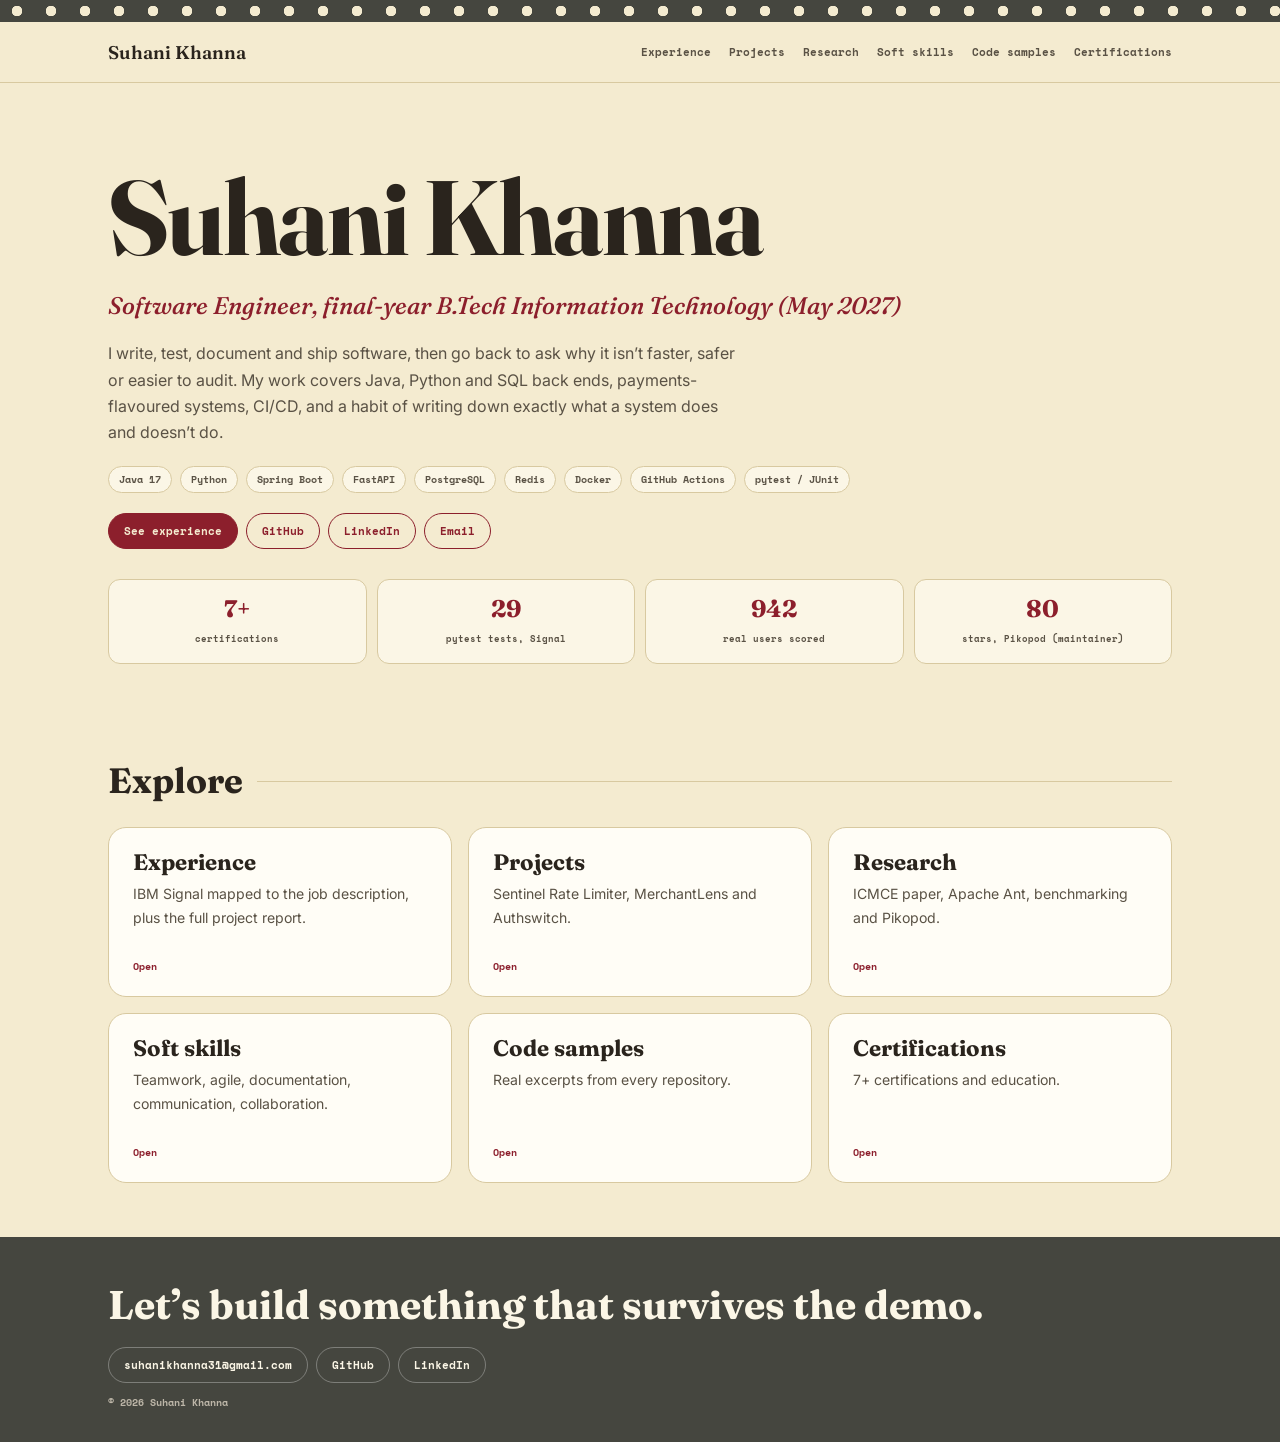
==== index.html @ d07ae077 "Add files via upload" ====
<!doctype html><html lang="en"><head><meta charset="utf-8"><meta name="viewport" content="width=device-width, initial-scale=1, viewport-fit=cover"><title>Portfolio — Suhani Khanna</title><link rel="preconnect" href="https://fonts.googleapis.com"><link rel="preconnect" href="https://fonts.gstatic.com" crossorigin><link href="https://fonts.googleapis.com/css2?family=Fraunces:ital,opsz,wght@0,9..144,500;0,9..144,600;0,9..144,700;1,9..144,500&family=Inter:wght@400;500;600;700&family=Space+Mono:wght@400;700&display=swap" rel="stylesheet"><link rel="stylesheet" href="styles.css"></head><body><div class="film"></div><nav><div class="wrap nav"><a class="brand" href="index.html">Suhani Khanna</a><div class="links"><a href="experience.html">Experience</a><a href="projects.html">Projects</a><a href="research.html">Research</a><a href="soft-skills.html">Soft skills</a><a href="code.html">Code samples</a><a href="certifications.html">Certifications</a></div></div></nav><header class="hero" id="top"><div class="wrap">
<h1>Suhani Khanna</h1>
<p class="role">Software Engineer, final-year B.Tech Information Technology (May 2027)</p>
<p class="lede">I write, test, document and ship software, then go back to ask why it isn’t faster, safer or easier to audit. My work covers Java, Python and SQL back ends, payments-flavoured systems, CI/CD, and a habit of writing down exactly what a system does and doesn’t do.</p>
<div class="chips"><span class="chip">Java 17</span><span class="chip">Python</span><span class="chip">Spring Boot</span><span class="chip">FastAPI</span><span class="chip">PostgreSQL</span><span class="chip">Redis</span><span class="chip">Docker</span><span class="chip">GitHub Actions</span><span class="chip">pytest / JUnit</span></div>
<div class="btns"><a class="btn f" href="#experience">See experience</a><a class="btn" href="https://github.com/suhanikhanna31/">GitHub</a><a class="btn" href="https://www.linkedin.com/in/suhaani-khanna/">LinkedIn</a><a class="btn" href="mailto:suhanikhanna31@gmail.com">Email</a></div>
<div class="stats"><div><b>7+</b><span>certifications</span></div><div><b>29</b><span>pytest tests, Signal</span></div><div><b>942</b><span>real users scored</span></div><div><b>80</b><span>stars, Pikopod (maintainer)</span></div></div>
</div></header><section><div class="wrap"><div class="sh"><h2>Explore</h2></div><div class="portal"><a class="pcard" href="experience.html"><div><h3>Experience</h3><p>IBM Signal mapped to the job description, plus the full project report.</p></div><span>Open</span></a><a class="pcard" href="projects.html"><div><h3>Projects</h3><p>Sentinel Rate Limiter, MerchantLens and Authswitch.</p></div><span>Open</span></a><a class="pcard" href="research.html"><div><h3>Research</h3><p>ICMCE paper, Apache Ant, benchmarking and Pikopod.</p></div><span>Open</span></a><a class="pcard" href="soft-skills.html"><div><h3>Soft skills</h3><p>Teamwork, agile, documentation, communication, collaboration.</p></div><span>Open</span></a><a class="pcard" href="code.html"><div><h3>Code samples</h3><p>Real excerpts from every repository.</p></div><span>Open</span></a><a class="pcard" href="certifications.html"><div><h3>Certifications</h3><p>7+ certifications and education.</p></div><span>Open</span></a></div></div></section><div class="wrap"></div><footer id="contact"><div class="wrap"><h2>Let’s build something that survives the demo.</h2>
<div class="btns"><a class="btn" href="mailto:suhanikhanna31@gmail.com">suhanikhanna31@gmail.com</a><a class="btn" href="https://github.com/suhanikhanna31/">GitHub</a><a class="btn" href="https://www.linkedin.com/in/suhaani-khanna/">LinkedIn</a></div>
<p class="stamp" style="color:#bdb6a8">© 2026 Suhani Khanna</p></div></footer></body></html>
---- styles.css ----
:root{--bg:#F4EBD0;--bg2:#FBF6E6;--paper:#FFFDF6;--ink:#2A241D;--soft:#5A5245;--maroon:#8C1F2C;--deep:#45463F;--line:#D8C9A0;--blush:#E9BFC6;--on-deep:#FBF6E6;--code:#25231f;box-sizing:border-box;padding-top:env(safe-area-inset-top,0px);padding-bottom:env(safe-area-inset-bottom,0px);color-scheme:light}
@media(prefers-color-scheme:dark){:root:not([data-theme="light"]){--bg:#1d1a16;--bg2:#26221d;--paper:#2b2620;--ink:#f1e9d6;--soft:#c0b69f;--maroon:#e58a96;--deep:#12110f;--line:#4a4236;--blush:#e9bfc6;--on-deep:#f1e9d6;color-scheme:dark}}
:root[data-theme="dark"]{--bg:#1d1a16;--bg2:#26221d;--paper:#2b2620;--ink:#f1e9d6;--soft:#c0b69f;--maroon:#e58a96;--deep:#12110f;--line:#4a4236;--blush:#e9bfc6;--on-deep:#f1e9d6;color-scheme:dark}
*{box-sizing:border-box}html{scroll-behavior:smooth;scroll-padding-top:calc(72px + env(safe-area-inset-top,0px))}
body{margin:0;background:var(--bg);color:var(--ink);font:400 1rem/1.65 Inter,system-ui,sans-serif;-webkit-font-smoothing:antialiased}
a{color:inherit}a:focus-visible,button:focus-visible{outline:2px solid var(--maroon);outline-offset:3px}
.wrap{max-width:1120px;margin:auto;padding:0 28px}
.film{height:22px;background:radial-gradient(circle 5px,var(--bg) 5px,transparent 5.5px) 0 50%/34px 100%,var(--deep);background-repeat:repeat-x}
nav{position:sticky;top:env(safe-area-inset-top,0px);z-index:20;background:var(--bg);border-bottom:1px solid var(--line)}
body::before{content:"";position:fixed;inset:0 0 auto;height:env(safe-area-inset-top,0px);background:var(--bg);z-index:19}
.nav{display:flex;align-items:center;justify-content:space-between;height:60px;gap:16px}
.brand{font:600 1.15rem Fraunces,serif;text-decoration:none}
.links{display:flex;gap:18px;font:700 .68rem 'Space Mono',monospace;overflow-x:auto}.links a{text-decoration:none;color:var(--soft);white-space:nowrap;padding:4px 0;border-bottom:1px solid transparent}.links a:hover{color:var(--maroon);border-color:var(--maroon)}
h1,h2,h3{font-family:Fraunces,serif;line-height:1.1;margin:0}
.hero{padding:76px 0 44px}.hero h1{font-size:clamp(3.2rem,9vw,6.6rem);font-weight:700;letter-spacing:-.02em}
.role{font:500 italic clamp(1.1rem,2.4vw,1.5rem) Fraunces,serif;color:var(--maroon);margin:16px 0 0}
.lede{max-width:64ch;color:var(--soft);margin:20px 0 0}
.chips,.btns{display:flex;flex-wrap:wrap;gap:8px;margin-top:20px}
.chip{font:700 .62rem 'Space Mono',monospace;padding:5px 10px;border:1px solid var(--line);border-radius:100px;background:var(--bg2);color:var(--soft)}
.btn{font:700 .66rem 'Space Mono',monospace;padding:9px 15px;border:1px solid var(--maroon);border-radius:100px;color:var(--maroon);text-decoration:none;background:transparent;cursor:pointer}
.btn:hover,.btn.f{background:var(--maroon);color:var(--bg)}
.stats{display:grid;grid-template-columns:repeat(4,1fr);gap:10px;margin-top:30px}
.stats div{background:var(--bg2);border:1px solid var(--line);border-radius:12px;padding:14px 10px;text-align:center}
.stats b{display:block;font:700 1.5rem Fraunces,serif;color:var(--maroon)}.stats span{font:700 .58rem 'Space Mono',monospace;color:var(--soft)}
section{padding:54px 0}
.sh{display:flex;align-items:center;gap:14px;margin-bottom:26px}.sh h2{font-size:clamp(1.6rem,3.4vw,2.2rem);white-space:nowrap}.sh:after{content:"";flex:1;height:1px;background:var(--line)}
.card{background:var(--paper);border:1px solid var(--line);border-radius:18px;padding:30px 32px;margin-bottom:24px}
.card h3{font-size:1.55rem}.sub{font:italic 500 .98rem Fraunces,serif;color:var(--soft);margin:6px 0 0}
.meta{font:700 .64rem 'Space Mono',monospace;color:var(--maroon);margin-bottom:8px}
.card p{max-width:78ch;color:var(--soft);font-size:.94rem}
.map{display:grid;grid-template-columns:repeat(2,1fr);gap:12px;margin:22px 0}
.map div{border-left:3px solid var(--maroon);background:var(--bg2);padding:12px 15px;border-radius:0 10px 10px 0}
.map b{display:block;font:600 1rem Fraunces,serif;margin-bottom:3px}.map span{font-size:.85rem;color:var(--soft);line-height:1.55;display:block}
.grid2{display:grid;grid-template-columns:repeat(2,1fr);gap:18px}.grid3{display:grid;grid-template-columns:repeat(3,1fr);gap:18px}
.card.s{padding:22px 24px;margin:0}.card.s h3{font-size:1.25rem}
.soft h3{font-size:1.15rem;margin-bottom:6px}.soft p{font-size:.88rem;margin:0}
.tl{border-left:2px solid var(--line);padding-left:18px}.tl h3{font-size:1.1rem}
.stamp{font:700 .6rem 'Space Mono',monospace;color:var(--soft);margin-top:12px}
.viewer{border-radius:14px;overflow:hidden;background:var(--code);color:#eee8da}
.tabs{display:flex;flex-wrap:wrap;gap:6px;margin-bottom:10px}
.tab{cursor:pointer;font:700 .64rem 'Space Mono',monospace;border:1px solid var(--line);background:var(--paper);color:var(--soft);border-radius:100px;padding:8px 13px}.tab[aria-selected=true],.tab:hover{border-color:var(--maroon);color:var(--maroon)}
.bar{display:flex;justify-content:space-between;align-items:center;gap:10px;padding:8px 12px;border-bottom:1px solid #4d4a44;font:700 .62rem 'Space Mono',monospace;color:#bdb6a8;flex-wrap:wrap}
.bar select,.bar button{font:700 .62rem 'Space Mono',monospace;background:#3a3833;color:#eee8da;border:1px solid #6c6a62;border-radius:7px;padding:5px 8px;max-width:100%}
pre{margin:0;padding:16px 18px;overflow:auto;max-height:440px}pre code{font:500 .7rem/1.6 'Space Mono',monospace;white-space:pre}
footer{background:var(--deep);color:var(--on-deep);padding:46px 0 24px}
footer h2{font-size:clamp(1.8rem,4vw,2.5rem)}footer .btn{color:var(--on-deep);border-color:rgba(255,255,255,.3)}footer .btn:hover{background:var(--maroon);color:var(--bg)}
@media(max-width:820px){.wrap{padding:0 20px}.links{display:none}.stats,.grid2,.grid3,.map{grid-template-columns:1fr 1fr}.grid2,.grid3,.map{grid-template-columns:1fr}.card{padding:24px 20px}.sh h2{white-space:normal}}
@media(prefers-reduced-motion:reduce){html{scroll-behavior:auto}}

.portal{display:grid;grid-template-columns:repeat(3,1fr);gap:16px}
.pcard{display:flex;flex-direction:column;justify-content:space-between;min-height:170px;text-decoration:none;background:var(--paper);border:1px solid var(--line);border-radius:18px;padding:22px 24px}
.pcard:hover{border-color:var(--maroon)}.pcard h3{font-size:1.4rem}.pcard p{margin:8px 0 14px;color:var(--soft);font-size:.88rem}
.pcard span{font:700 .64rem 'Space Mono',monospace;color:var(--maroon)}
.back{display:inline-block;margin:28px 0 0;font:700 .66rem 'Space Mono',monospace;color:var(--maroon);text-decoration:none}
.links a.on{color:var(--maroon);border-color:var(--maroon)}
@media(max-width:820px){.portal{grid-template-columns:1fr}.links{display:flex}}
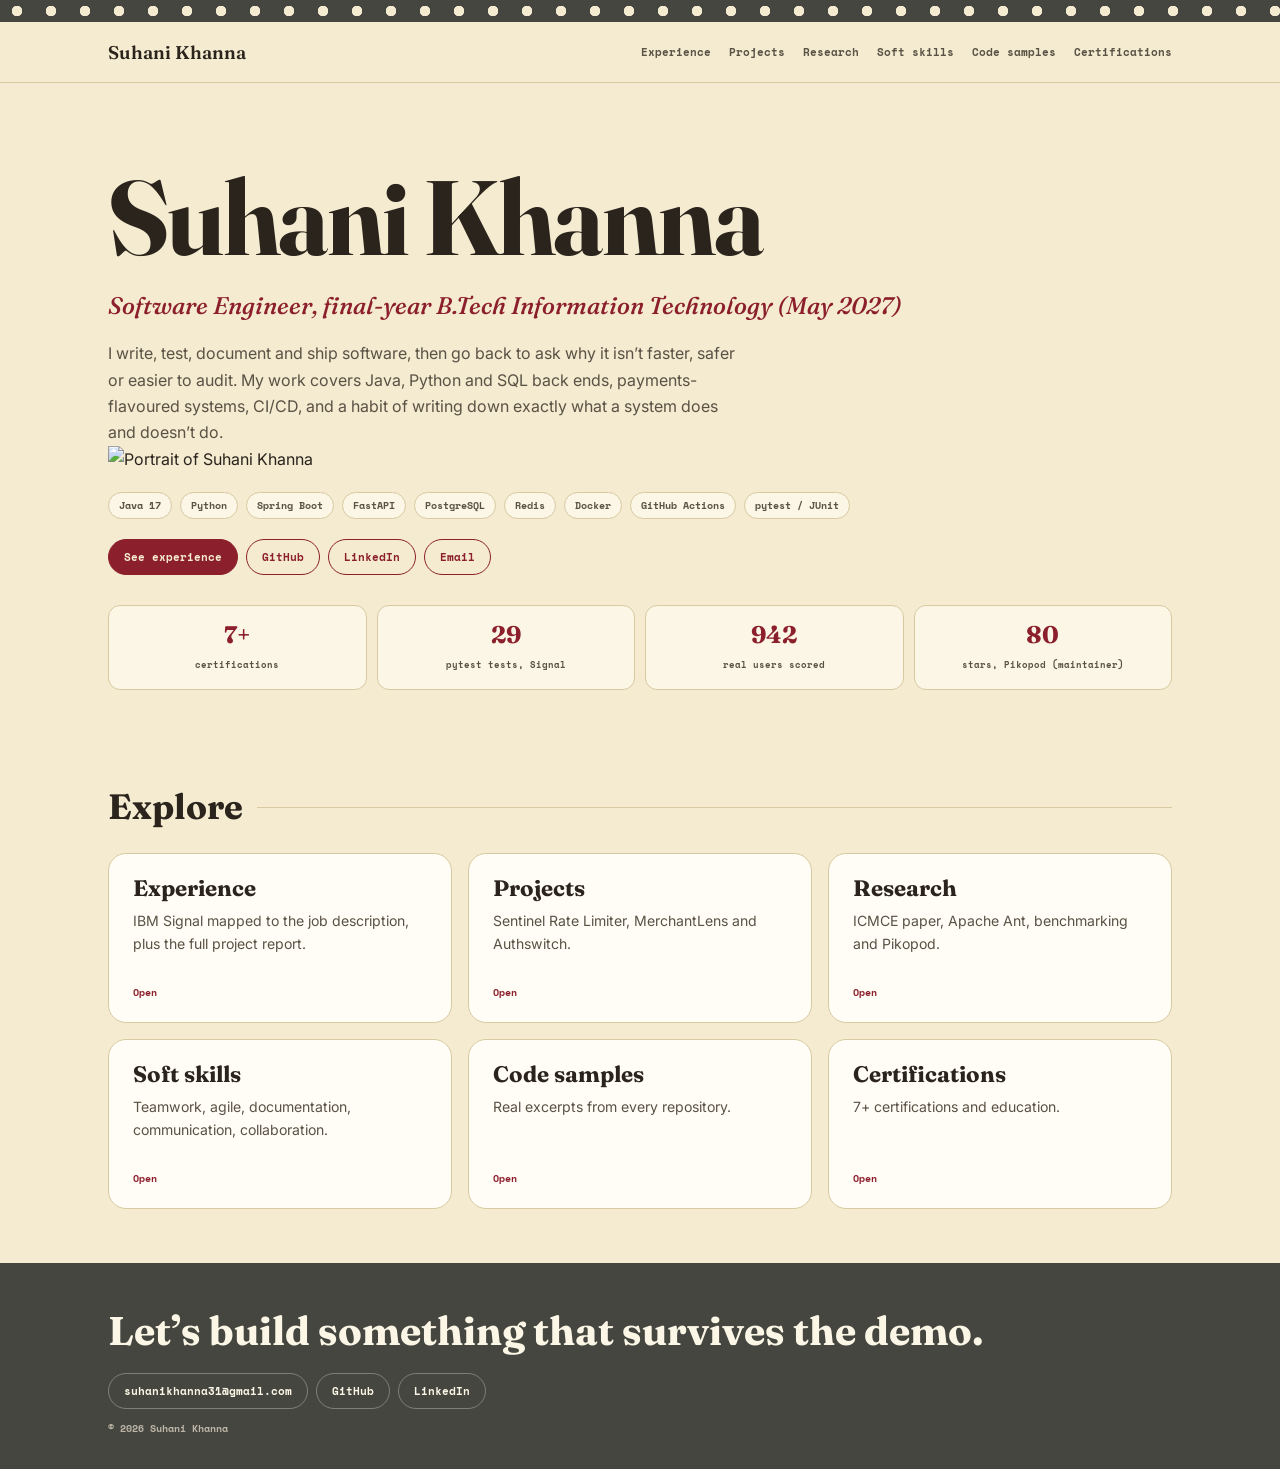
==== commit 53a334ce: "Refactor index.html structure and content" ====
--- a/index.html
+++ b/index.html
@@ -1,10 +1,72 @@
-<!doctype html><html lang="en"><head><meta charset="utf-8"><meta name="viewport" content="width=device-width, initial-scale=1, viewport-fit=cover"><title>Portfolio — Suhani Khanna</title><link rel="preconnect" href="https://fonts.googleapis.com"><link rel="preconnect" href="https://fonts.gstatic.com" crossorigin><link href="https://fonts.googleapis.com/css2?family=Fraunces:ital,opsz,wght@0,9..144,500;0,9..144,600;0,9..144,700;1,9..144,500&family=Inter:wght@400;500;600;700&family=Space+Mono:wght@400;700&display=swap" rel="stylesheet"><link rel="stylesheet" href="styles.css"></head><body><div class="film"></div><nav><div class="wrap nav"><a class="brand" href="index.html">Suhani Khanna</a><div class="links"><a href="experience.html">Experience</a><a href="projects.html">Projects</a><a href="research.html">Research</a><a href="soft-skills.html">Soft skills</a><a href="code.html">Code samples</a><a href="certifications.html">Certifications</a></div></div></nav><header class="hero" id="top"><div class="wrap">
-<h1>Suhani Khanna</h1>
-<p class="role">Software Engineer, final-year B.Tech Information Technology (May 2027)</p>
-<p class="lede">I write, test, document and ship software, then go back to ask why it isn’t faster, safer or easier to audit. My work covers Java, Python and SQL back ends, payments-flavoured systems, CI/CD, and a habit of writing down exactly what a system does and doesn’t do.</p>
-<div class="chips"><span class="chip">Java 17</span><span class="chip">Python</span><span class="chip">Spring Boot</span><span class="chip">FastAPI</span><span class="chip">PostgreSQL</span><span class="chip">Redis</span><span class="chip">Docker</span><span class="chip">GitHub Actions</span><span class="chip">pytest / JUnit</span></div>
-<div class="btns"><a class="btn f" href="#experience">See experience</a><a class="btn" href="https://github.com/suhanikhanna31/">GitHub</a><a class="btn" href="https://www.linkedin.com/in/suhaani-khanna/">LinkedIn</a><a class="btn" href="mailto:suhanikhanna31@gmail.com">Email</a></div>
-<div class="stats"><div><b>7+</b><span>certifications</span></div><div><b>29</b><span>pytest tests, Signal</span></div><div><b>942</b><span>real users scored</span></div><div><b>80</b><span>stars, Pikopod (maintainer)</span></div></div>
-</div></header><section><div class="wrap"><div class="sh"><h2>Explore</h2></div><div class="portal"><a class="pcard" href="experience.html"><div><h3>Experience</h3><p>IBM Signal mapped to the job description, plus the full project report.</p></div><span>Open</span></a><a class="pcard" href="projects.html"><div><h3>Projects</h3><p>Sentinel Rate Limiter, MerchantLens and Authswitch.</p></div><span>Open</span></a><a class="pcard" href="research.html"><div><h3>Research</h3><p>ICMCE paper, Apache Ant, benchmarking and Pikopod.</p></div><span>Open</span></a><a class="pcard" href="soft-skills.html"><div><h3>Soft skills</h3><p>Teamwork, agile, documentation, communication, collaboration.</p></div><span>Open</span></a><a class="pcard" href="code.html"><div><h3>Code samples</h3><p>Real excerpts from every repository.</p></div><span>Open</span></a><a class="pcard" href="certifications.html"><div><h3>Certifications</h3><p>7+ certifications and education.</p></div><span>Open</span></a></div></div></section><div class="wrap"></div><footer id="contact"><div class="wrap"><h2>Let’s build something that survives the demo.</h2>
-<div class="btns"><a class="btn" href="mailto:suhanikhanna31@gmail.com">suhanikhanna31@gmail.com</a><a class="btn" href="https://github.com/suhanikhanna31/">GitHub</a><a class="btn" href="https://www.linkedin.com/in/suhaani-khanna/">LinkedIn</a></div>
-<p class="stamp" style="color:#bdb6a8">© 2026 Suhani Khanna</p></div></footer></body></html>+<!doctype html>
+<html lang="en">
+<head>
+<meta charset="utf-8">
+<meta name="viewport" content="width=device-width, initial-scale=1, viewport-fit=cover">
+<title>Portfolio — Suhani Khanna</title>
+<link rel="preconnect" href="https://fonts.googleapis.com">
+<link rel="preconnect" href="https://fonts.gstatic.com" crossorigin>
+<link href="https://fonts.googleapis.com/css2?family=Fraunces:ital,opsz,wght@0,9..144,500;0,9..144,600;0,9..144,700;1,9..144,500&family=Inter:wght@400;500;600;700&family=Space+Mono:wght@400;700&display=swap" rel="stylesheet">
+<link rel="stylesheet" href="styles.css">
+</head>
+<body>
+<div class="film"></div>
+<nav><div class="wrap nav">
+  <a class="brand" href="index.html">Suhani Khanna</a>
+  <div class="links">
+    <a href="experience.html">Experience</a>
+    <a href="projects.html">Projects</a>
+    <a href="research.html">Research</a>
+    <a href="soft-skills.html">Soft skills</a>
+    <a href="code.html">Code samples</a>
+    <a href="certifications.html">Certifications</a>
+  </div>
+</div></nav>
+
+<header class="hero" id="top"><div class="wrap">
+  <div class="hero-top">
+    <div>
+      <h1>Suhani Khanna</h1>
+      <p class="role">Software Engineer, final-year B.Tech Information Technology (May 2027)</p>
+      <p class="lede">I write, test, document and ship software, then go back to ask why it isn’t faster, safer or easier to audit. My work covers Java, Python and SQL back ends, payments-flavoured systems, CI/CD, and a habit of writing down exactly what a system does and doesn’t do.</p>
+    </div>
+    <img class="photo" src="photo.jpg" alt="Portrait of Suhani Khanna" width="230" height="280">
+  </div>
+  <div class="chips"><span class="chip">Java 17</span><span class="chip">Python</span><span class="chip">Spring Boot</span><span class="chip">FastAPI</span><span class="chip">PostgreSQL</span><span class="chip">Redis</span><span class="chip">Docker</span><span class="chip">GitHub Actions</span><span class="chip">pytest / JUnit</span></div>
+  <div class="btns">
+    <a class="btn f" href="experience.html">See experience</a>
+    <a class="btn" href="https://github.com/suhanikhanna31/">GitHub</a>
+    <a class="btn" href="https://www.linkedin.com/in/suhaani-khanna/">LinkedIn</a>
+    <a class="btn" href="mailto:suhanikhanna31@gmail.com">Email</a>
+  </div>
+  <div class="stats">
+    <div><b>7+</b><span>certifications</span></div>
+    <div><b>29</b><span>pytest tests, Signal</span></div>
+    <div><b>942</b><span>real users scored</span></div>
+    <div><b>80</b><span>stars, Pikopod (maintainer)</span></div>
+  </div>
+</div></header>
+
+<section><div class="wrap">
+  <div class="sh"><h2>Explore</h2></div>
+  <div class="portal">
+    <a class="pcard" href="experience.html"><div><h3>Experience</h3><p>IBM Signal mapped to the job description, plus the full project report.</p></div><span>Open</span></a>
+    <a class="pcard" href="projects.html"><div><h3>Projects</h3><p>Sentinel Rate Limiter, MerchantLens and Authswitch.</p></div><span>Open</span></a>
+    <a class="pcard" href="research.html"><div><h3>Research</h3><p>ICMCE paper, Apache Ant, benchmarking and Pikopod.</p></div><span>Open</span></a>
+    <a class="pcard" href="soft-skills.html"><div><h3>Soft skills</h3><p>Teamwork, agile, documentation, communication, collaboration.</p></div><span>Open</span></a>
+    <a class="pcard" href="code.html"><div><h3>Code samples</h3><p>Real excerpts from every repository.</p></div><span>Open</span></a>
+    <a class="pcard" href="certifications.html"><div><h3>Certifications</h3><p>7+ certifications and education.</p></div><span>Open</span></a>
+  </div>
+</div></section>
+
+<footer id="contact"><div class="wrap">
+  <h2>Let’s build something that survives the demo.</h2>
+  <div class="btns">
+    <a class="btn" href="mailto:suhanikhanna31@gmail.com">suhanikhanna31@gmail.com</a>
+    <a class="btn" href="https://github.com/suhanikhanna31/">GitHub</a>
+    <a class="btn" href="https://www.linkedin.com/in/suhaani-khanna/">LinkedIn</a>
+  </div>
+  <p class="stamp" style="color:#bdb6a8">© 2026 Suhani Khanna</p>
+</div></footer>
+</body>
+</html>
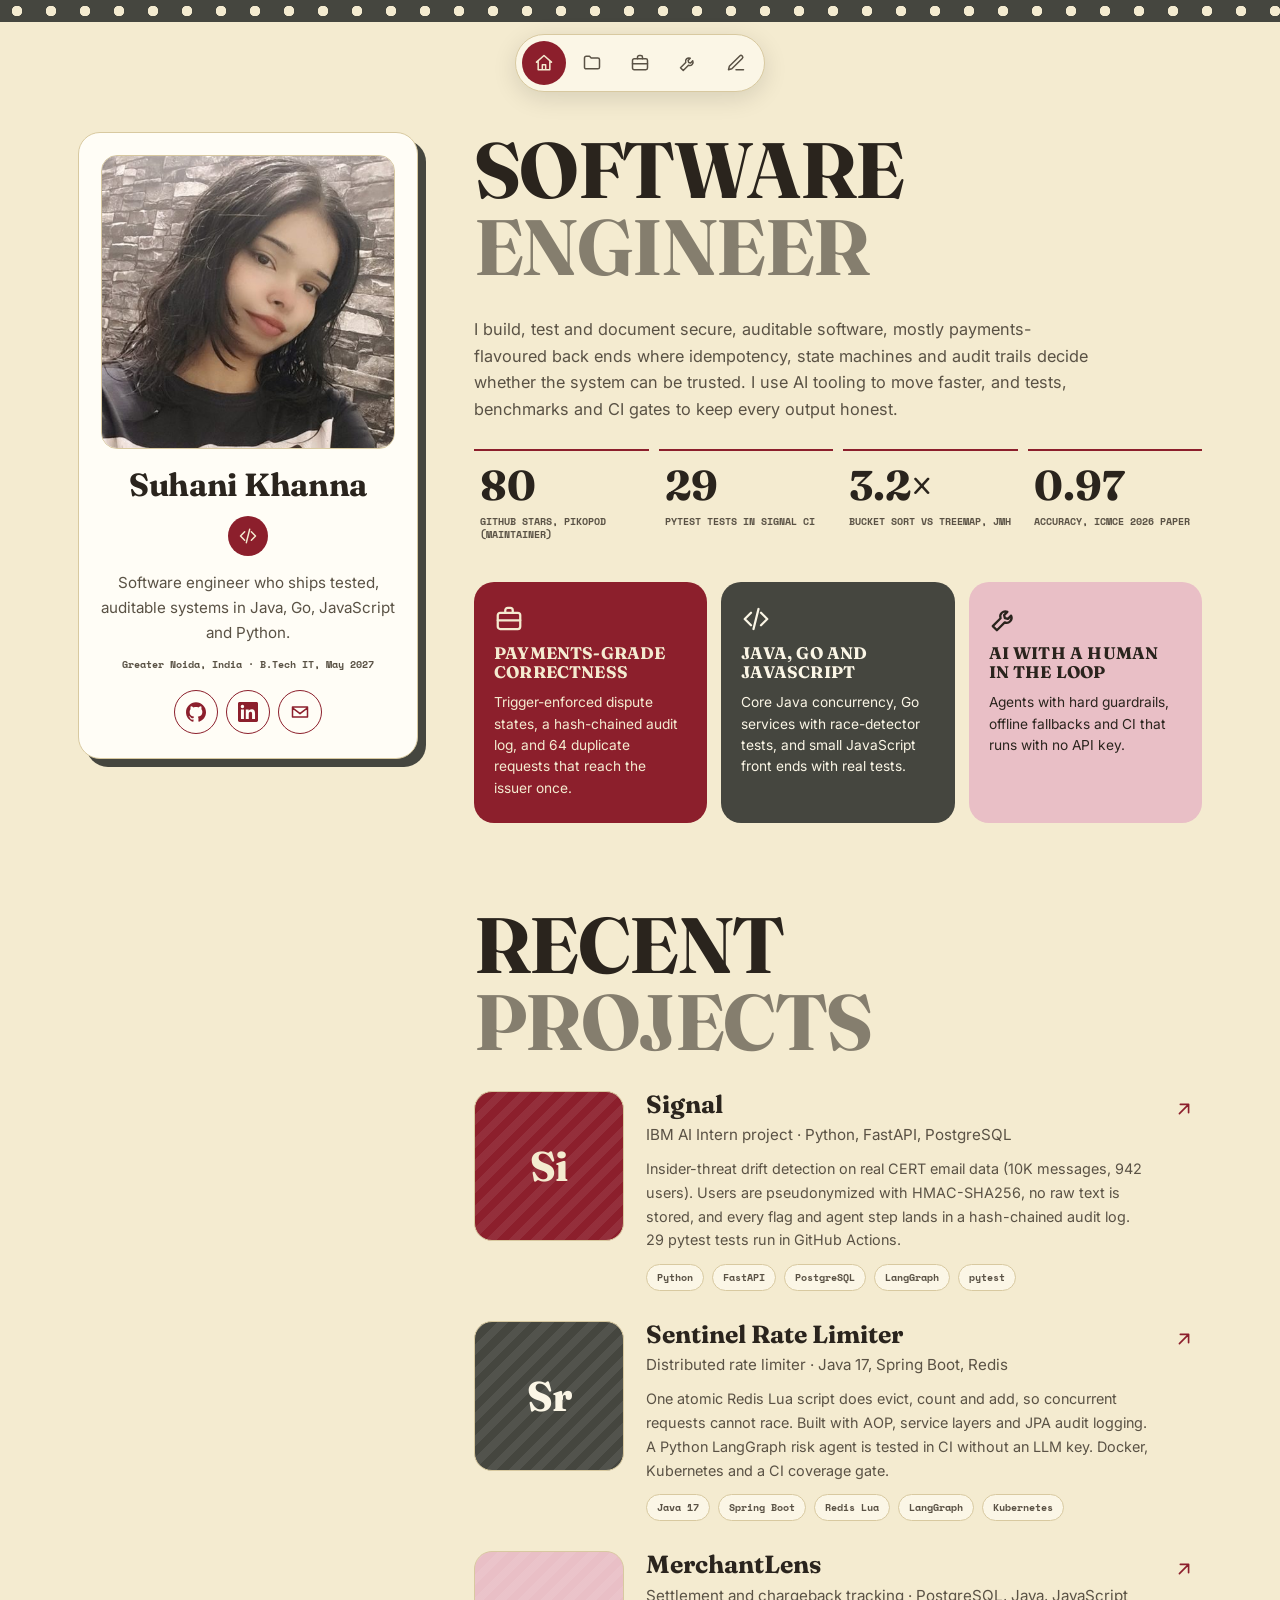
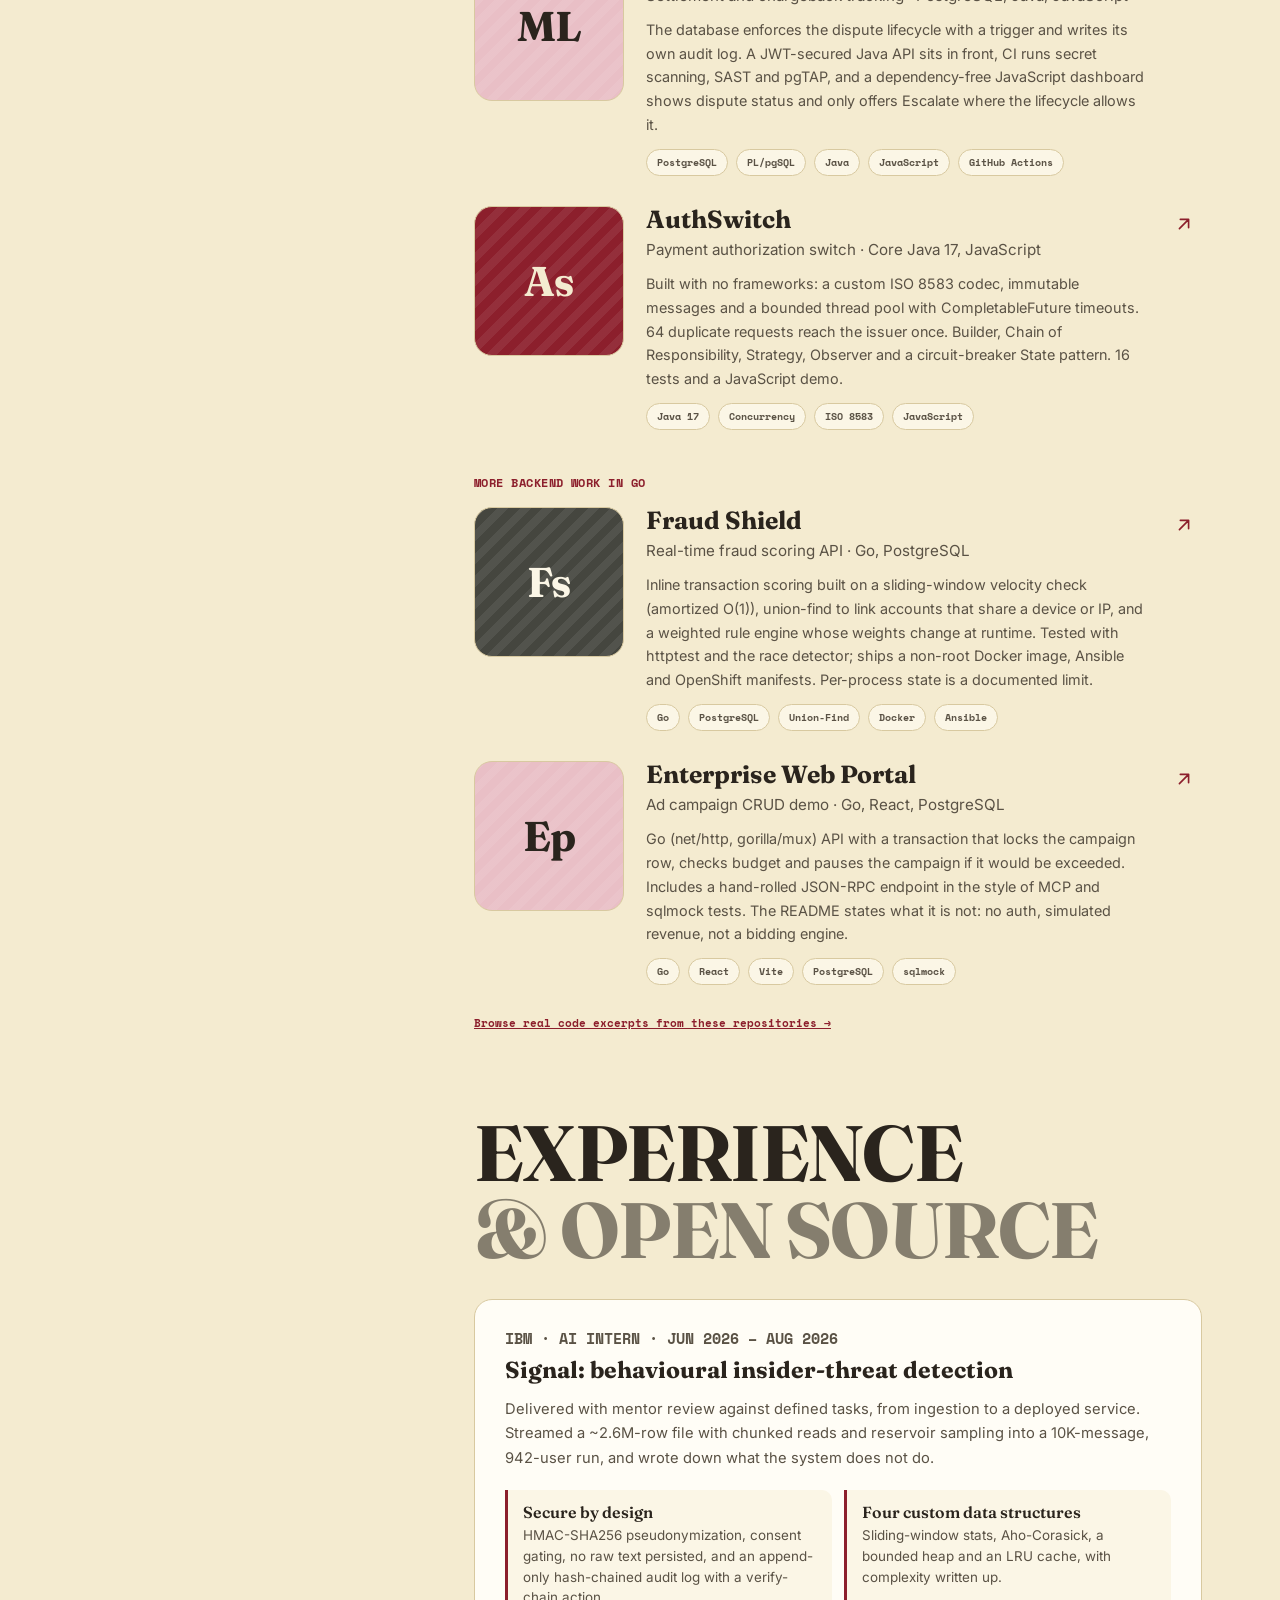
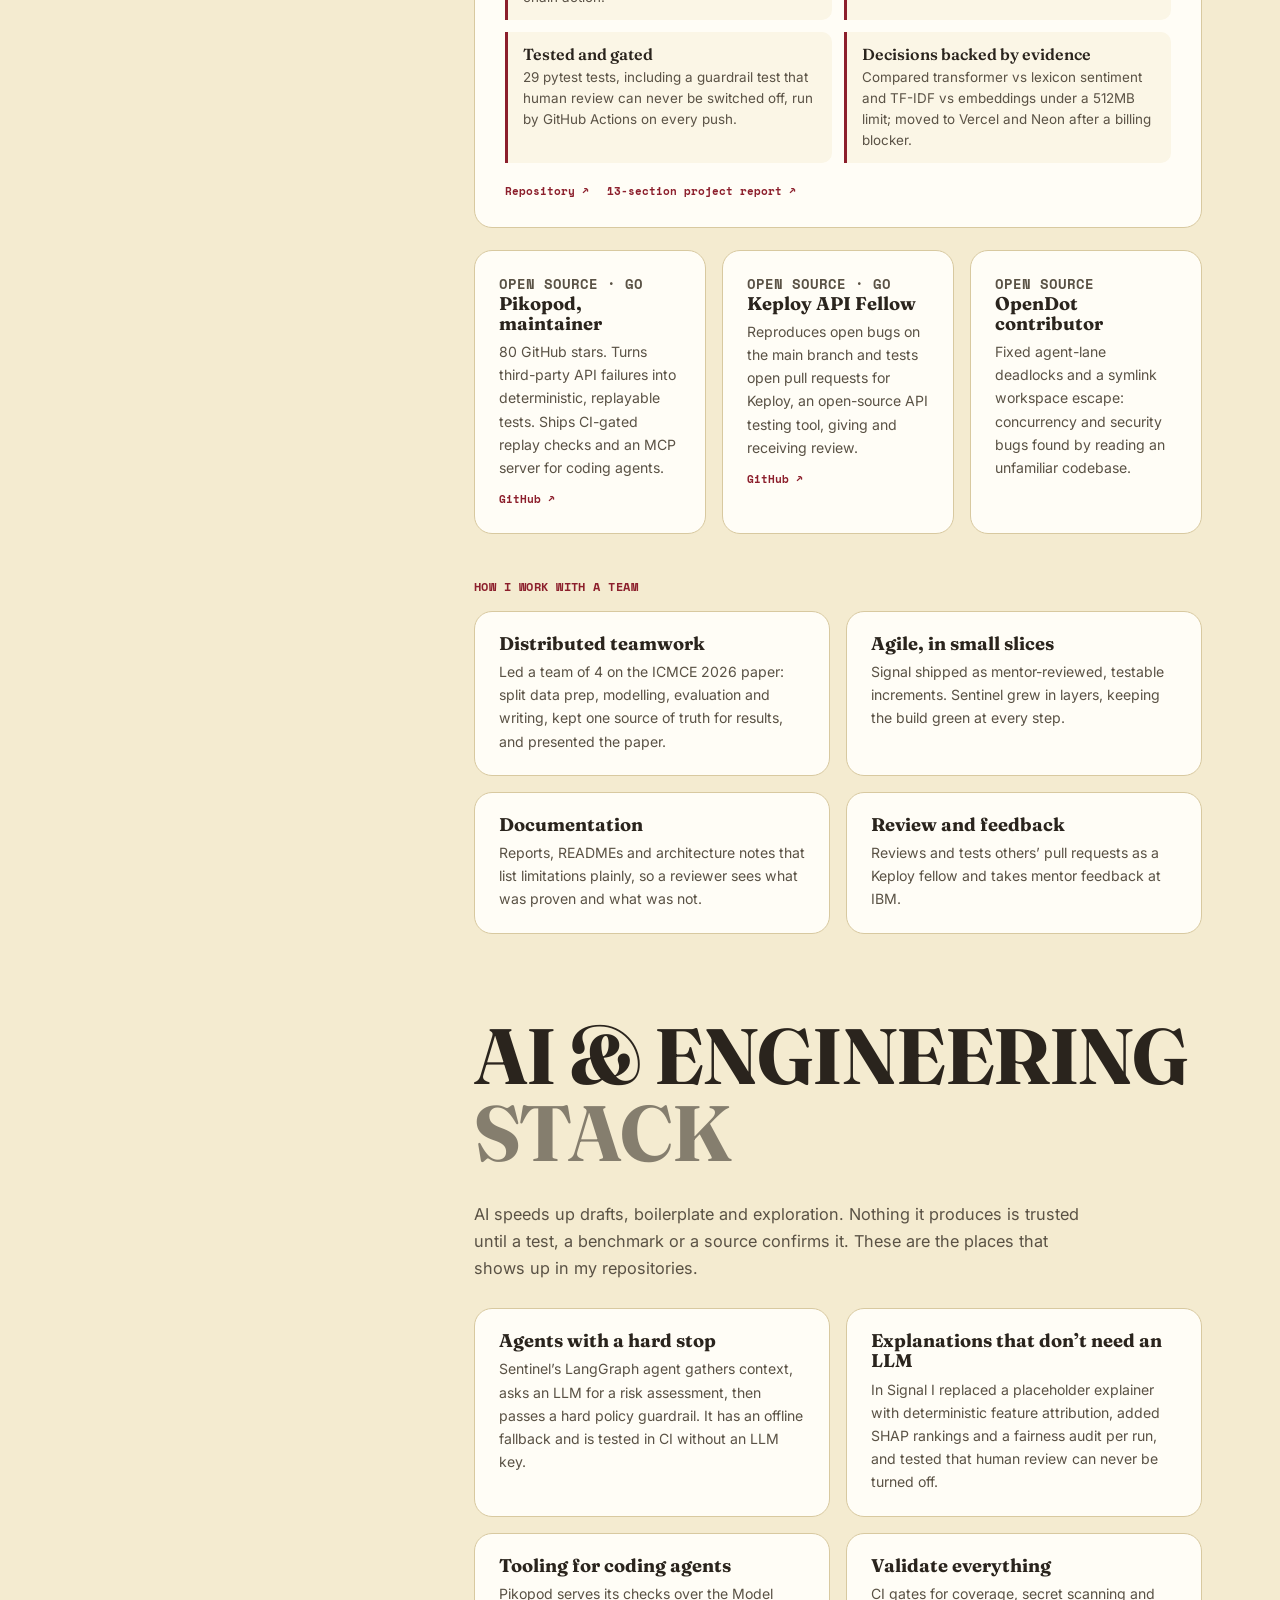
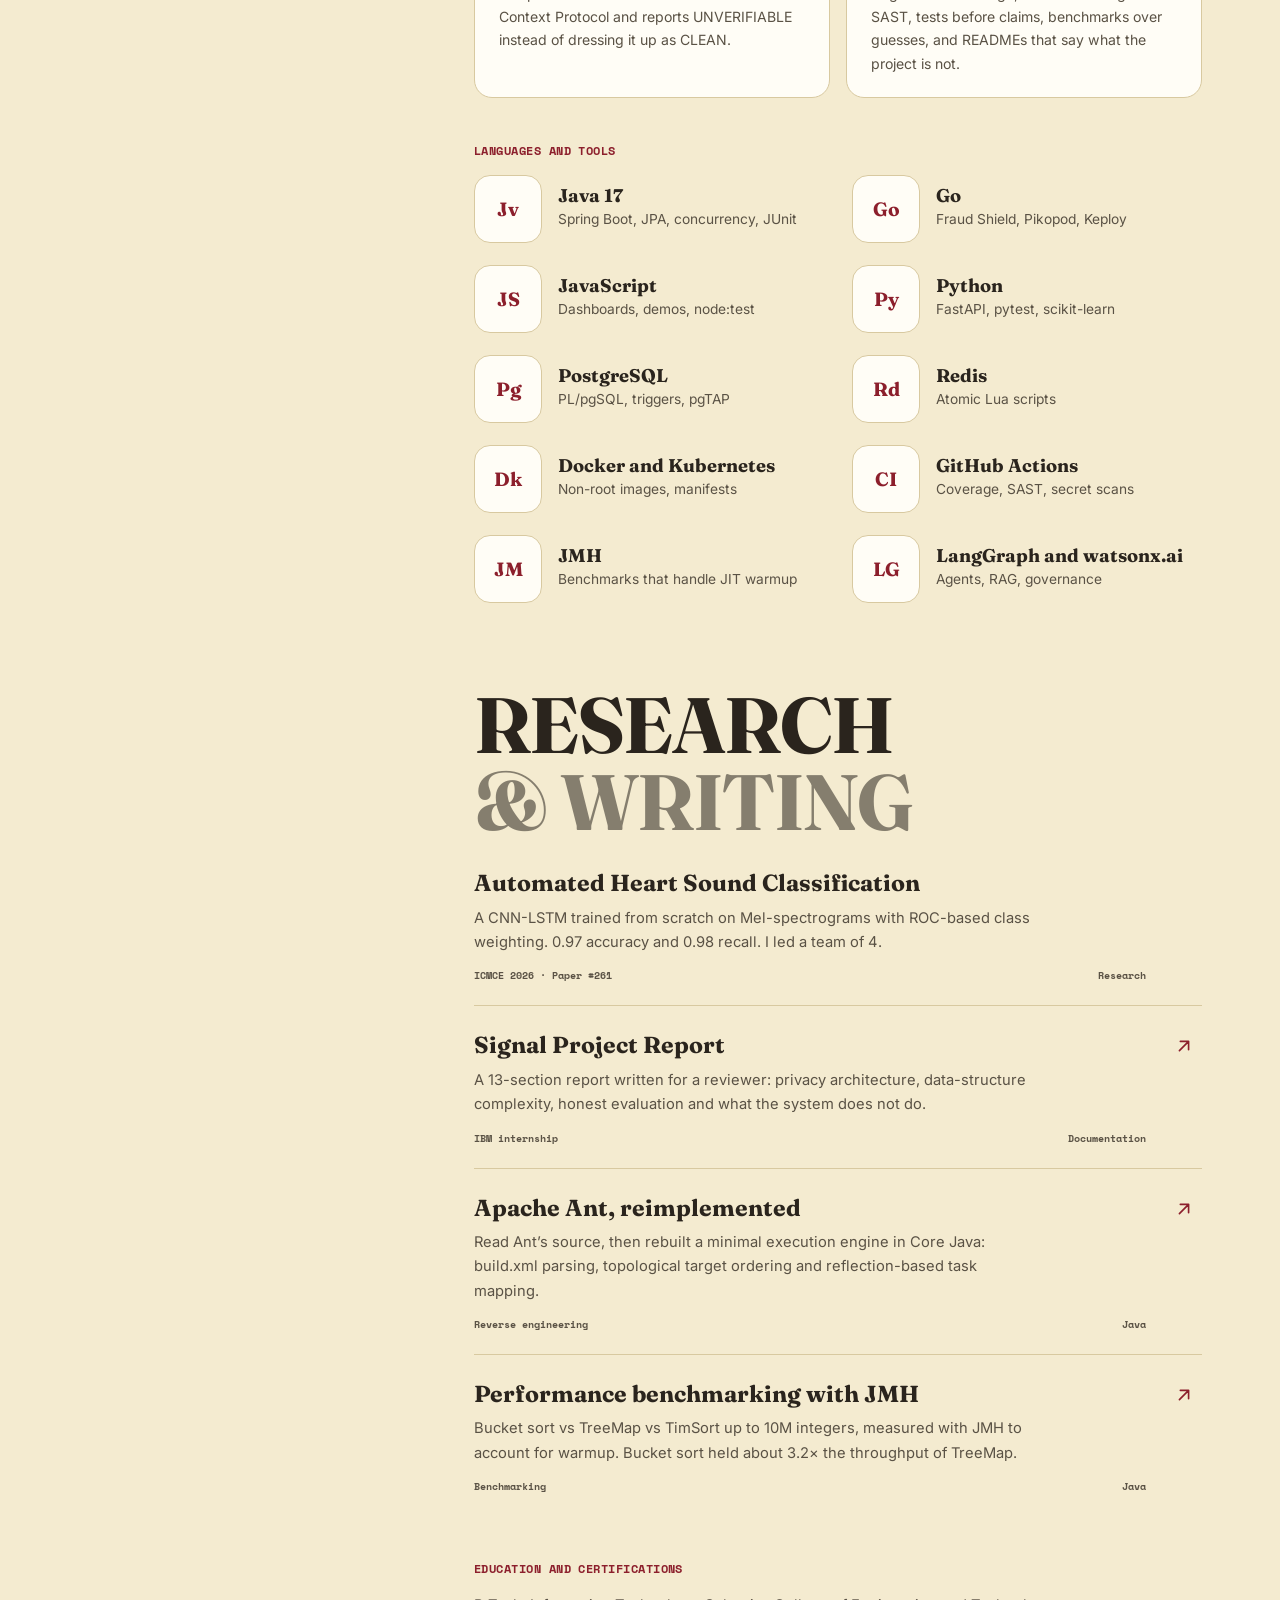
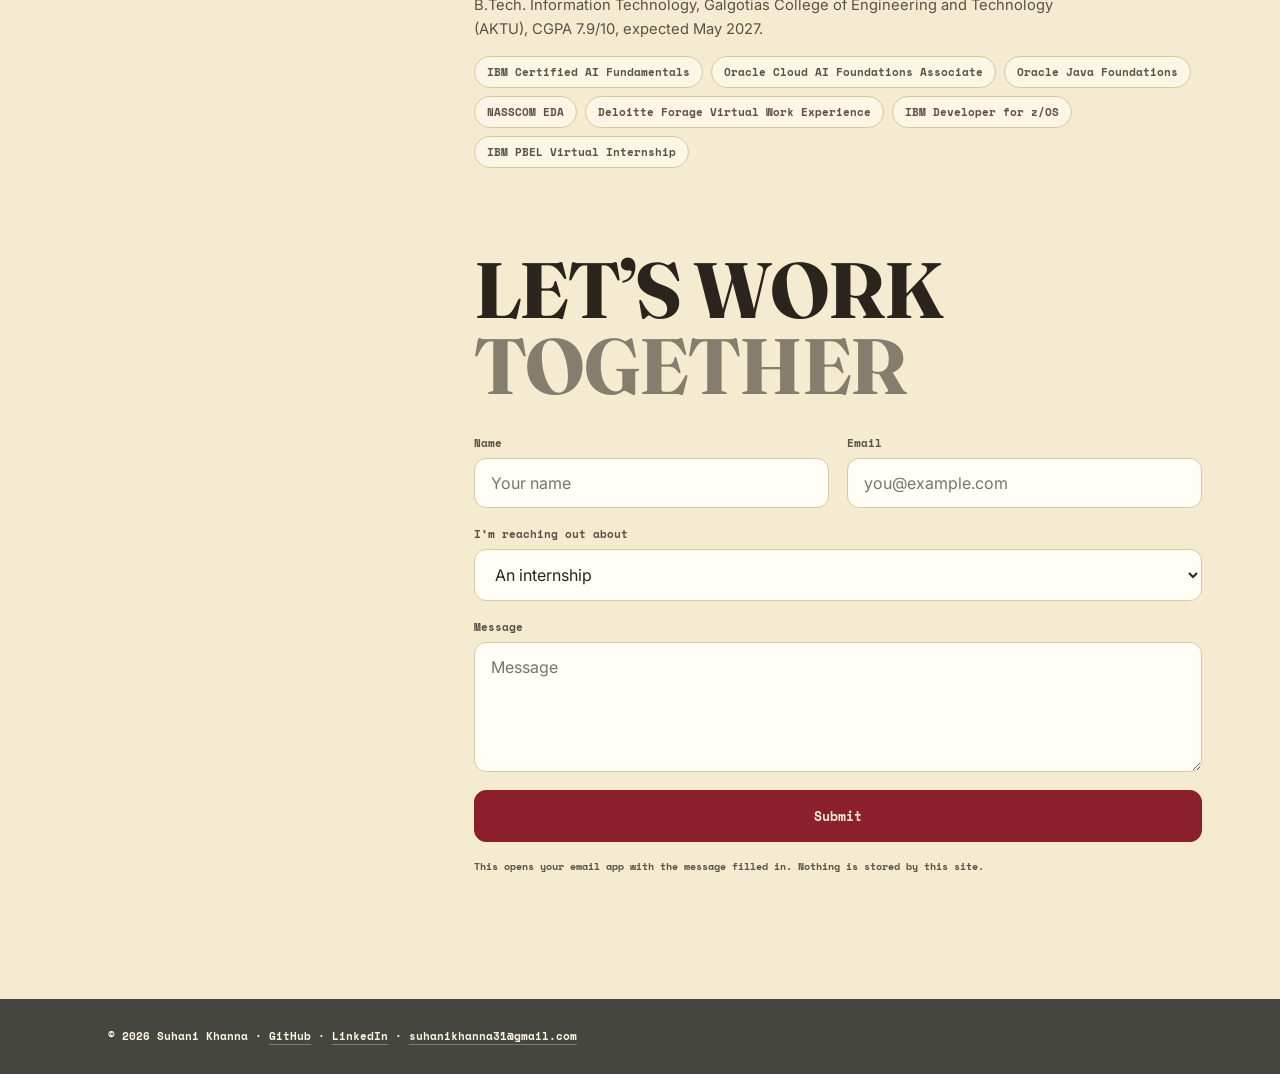
==== commit 2c3f45b6: "Add files via upload" ====
--- a/index.html
+++ b/index.html
@@ -3,7 +3,8 @@
 <head>
 <meta charset="utf-8">
 <meta name="viewport" content="width=device-width, initial-scale=1, viewport-fit=cover">
-<title>Portfolio — Suhani Khanna</title>
+<title>Suhani Khanna — Software Engineer</title>
+<meta name="description" content="Portfolio of Suhani Khanna: Java, Go and JavaScript projects, open source, and AI-assisted engineering with tests and guardrails.">
 <link rel="preconnect" href="https://fonts.googleapis.com">
 <link rel="preconnect" href="https://fonts.gstatic.com" crossorigin>
 <link href="https://fonts.googleapis.com/css2?family=Fraunces:ital,opsz,wght@0,9..144,500;0,9..144,600;0,9..144,700;1,9..144,500&family=Inter:wght@400;500;600;700&family=Space+Mono:wght@400;700&display=swap" rel="stylesheet">
@@ -11,62 +12,181 @@
 </head>
 <body>
 <div class="film"></div>
-<nav><div class="wrap nav">
-  <a class="brand" href="index.html">Suhani Khanna</a>
-  <div class="links">
-    <a href="experience.html">Experience</a>
-    <a href="projects.html">Projects</a>
-    <a href="research.html">Research</a>
-    <a href="soft-skills.html">Soft skills</a>
-    <a href="code.html">Code samples</a>
-    <a href="certifications.html">Certifications</a>
+<nav class="dock" aria-label="Sections"><a href="index.html#home" data-sec="home" aria-label="Home" title="Home"><svg viewBox="0 0 24 24" width="20" height="20" fill="none" stroke="currentColor" stroke-width="1.8" stroke-linecap="round" stroke-linejoin="round" aria-hidden="true"><path d="M3 11l9-8 9 8M5 10v10h14V10M10 20v-6h4v6"/></svg></a><a href="index.html#projects" data-sec="projects" aria-label="Projects" title="Projects"><svg viewBox="0 0 24 24" width="20" height="20" fill="none" stroke="currentColor" stroke-width="1.8" stroke-linecap="round" stroke-linejoin="round" aria-hidden="true"><path d="M3 6a2 2 0 012-2h4l2 2h8a2 2 0 012 2v9a2 2 0 01-2 2H5a2 2 0 01-2-2z"/></svg></a><a href="index.html#experience" data-sec="experience" aria-label="Experience" title="Experience"><svg viewBox="0 0 24 24" width="20" height="20" fill="none" stroke="currentColor" stroke-width="1.8" stroke-linecap="round" stroke-linejoin="round" aria-hidden="true"><path d="M9 7V5a2 2 0 012-2h2a2 2 0 012 2v2M3 13h18"/><rect x="3" y="7" width="18" height="13" rx="2"/></svg></a><a href="index.html#stack" data-sec="stack" aria-label="Stack and AI" title="Stack and AI"><svg viewBox="0 0 24 24" width="20" height="20" fill="none" stroke="currentColor" stroke-width="1.8" stroke-linecap="round" stroke-linejoin="round" aria-hidden="true"><path d="M14.7 6.3a4 4 0 00-5.4 5.1L3 17.7 6.3 21l6.3-6.3a4 4 0 005.1-5.4l-2.6 2.6-2.4-.6-.6-2.4z"/></svg></a><a href="index.html#contact" data-sec="contact" aria-label="Contact" title="Contact"><svg viewBox="0 0 24 24" width="20" height="20" fill="none" stroke="currentColor" stroke-width="1.8" stroke-linecap="round" stroke-linejoin="round" aria-hidden="true"><path d="M12 20h9M16.5 3.5a2.1 2.1 0 013 3L7 19l-4 1 1-4z"/></svg></a></nav>
+<div class="layout">
+<aside class="profile">
+  <div class="pcardbox">
+    <img class="photo" src="photo.jpg" alt="Portrait of Suhani Khanna" width="520" height="457">
+    <h1 class="pname">Suhani Khanna</h1>
+    <div class="badge" aria-hidden="true"><svg viewBox="0 0 24 24" width="20" height="20" fill="none" stroke="currentColor" stroke-width="1.8" stroke-linecap="round" stroke-linejoin="round" aria-hidden="true"><path d="M8 7l-5 5 5 5M16 7l5 5-5 5M14 4l-4 16"/></svg></div>
+    <p class="ptag">Software engineer who ships tested, auditable systems in Java, Go, JavaScript and Python.</p>
+    <p class="ploc">Greater Noida, India · B.Tech IT, May 2027</p>
+    <div class="soc">
+      <a href="https://github.com/suhanikhanna31/" aria-label="GitHub" title="GitHub"><svg viewBox="0 0 24 24" width="20" height="20" fill="currentColor" aria-hidden="true"><path d="M12 .297c-6.63 0-12 5.373-12 12 0 5.303 3.438 9.8 8.205 11.385.6.113.82-.258.82-.577 0-.285-.01-1.04-.015-2.04-3.338.724-4.042-1.61-4.042-1.61C4.422 18.07 3.633 17.7 3.633 17.7c-1.087-.744.084-.729.084-.729 1.205.084 1.838 1.236 1.838 1.236 1.07 1.835 2.809 1.305 3.495.998.108-.776.417-1.305.76-1.605-2.665-.3-5.466-1.332-5.466-5.93 0-1.31.465-2.38 1.235-3.22-.135-.303-.54-1.523.105-3.176 0 0 1.005-.322 3.3 1.23.96-.267 1.98-.399 3-.405 1.02.006 2.04.138 3 .405 2.28-1.552 3.285-1.23 3.285-1.23.645 1.653.24 2.873.12 3.176.765.84 1.23 1.91 1.23 3.22 0 4.61-2.805 5.625-5.475 5.92.42.36.81 1.096.81 2.22 0 1.606-.015 2.896-.015 3.286 0 .315.21.69.825.57C20.565 22.092 24 17.592 24 12.297c0-6.627-5.373-12-12-12"/></svg></a>
+      <a href="https://www.linkedin.com/in/suhaani-khanna/" aria-label="LinkedIn" title="LinkedIn"><svg viewBox="0 0 24 24" width="20" height="20" fill="currentColor" aria-hidden="true"><path d="M20.447 20.452h-3.554v-5.569c0-1.328-.027-3.037-1.852-3.037-1.853 0-2.136 1.445-2.136 2.939v5.667H9.351V9h3.414v1.561h.046c.477-.9 1.637-1.85 3.37-1.85 3.601 0 4.267 2.37 4.267 5.455v6.286zM5.337 7.433a2.062 2.062 0 01-2.063-2.065 2.064 2.064 0 112.063 2.065zm1.782 13.019H3.555V9h3.564v11.452zM22.225 0H1.771C.792 0 0 .774 0 1.729v20.542C0 23.227.792 24 1.771 24h20.451C23.2 24 24 23.227 24 22.271V1.729C24 .774 23.2 0 22.222 0h.003z"/></svg></a>
+      <a href="mailto:suhanikhanna31@gmail.com" aria-label="Email" title="Email"><svg viewBox="0 0 24 24" width="20" height="20" fill="none" stroke="currentColor" stroke-width="1.8" stroke-linecap="round" stroke-linejoin="round" aria-hidden="true"><path d="M3 6h18v12H3zM3 7l9 7 9-7"/></svg></a>
+    </div>
   </div>
-</div></nav>
+</aside>
+<main class="content">
+<section id="home" class="hero">
+  <h2 class="big"><span>SOFTWARE</span><span class="dim">ENGINEER</span></h2>
+  <p class="lede">I build, test and document secure, auditable software, mostly payments-flavoured back ends where idempotency, state machines and audit trails decide whether the system can be trusted. I use AI tooling to move faster, and tests, benchmarks and CI gates to keep every output honest.</p>
+  <div class="stats">
+    <div><b>80</b><span>GitHub stars, Pikopod (maintainer)</span></div>
+    <div><b>29</b><span>pytest tests in Signal CI</span></div>
+    <div><b>3.2×</b><span>bucket sort vs TreeMap, JMH</span></div>
+    <div><b>0.97</b><span>accuracy, ICMCE 2026 paper</span></div>
+  </div>
+  <div class="trio">
+    <div class="feat f1"><svg viewBox="0 0 24 24" width="20" height="20" fill="none" stroke="currentColor" stroke-width="1.8" stroke-linecap="round" stroke-linejoin="round" aria-hidden="true"><path d="M9 7V5a2 2 0 012-2h2a2 2 0 012 2v2M3 13h18"/><rect x="3" y="7" width="18" height="13" rx="2"/></svg><h3>PAYMENTS-GRADE CORRECTNESS</h3><p>Trigger-enforced dispute states, a hash-chained audit log, and 64 duplicate requests that reach the issuer once.</p></div>
+    <div class="feat f2"><svg viewBox="0 0 24 24" width="20" height="20" fill="none" stroke="currentColor" stroke-width="1.8" stroke-linecap="round" stroke-linejoin="round" aria-hidden="true"><path d="M8 7l-5 5 5 5M16 7l5 5-5 5M14 4l-4 16"/></svg><h3>JAVA, GO AND JAVASCRIPT</h3><p>Core Java concurrency, Go services with race-detector tests, and small JavaScript front ends with real tests.</p></div>
+    <div class="feat f3"><svg viewBox="0 0 24 24" width="20" height="20" fill="none" stroke="currentColor" stroke-width="1.8" stroke-linecap="round" stroke-linejoin="round" aria-hidden="true"><path d="M14.7 6.3a4 4 0 00-5.4 5.1L3 17.7 6.3 21l6.3-6.3a4 4 0 005.1-5.4l-2.6 2.6-2.4-.6-.6-2.4z"/></svg><h3>AI WITH A HUMAN IN THE LOOP</h3><p>Agents with hard guardrails, offline fallbacks and CI that runs with no API key.</p></div>
+  </div>
+</section>
 
-<header class="hero" id="top"><div class="wrap">
-  <div class="hero-top">
-    <div>
-      <h1>Suhani Khanna</h1>
-      <p class="role">Software Engineer, final-year B.Tech Information Technology (May 2027)</p>
-      <p class="lede">I write, test, document and ship software, then go back to ask why it isn’t faster, safer or easier to audit. My work covers Java, Python and SQL back ends, payments-flavoured systems, CI/CD, and a habit of writing down exactly what a system does and doesn’t do.</p>
+<section id="projects">
+  <h2 class="big"><span>RECENT</span><span class="dim">PROJECTS</span></h2>
+  <div class="plist"><article class="prow">
+  <div class="thumb t1" aria-hidden="true"><b>Si</b></div>
+  <div class="pbody"><h3>Signal</h3><p class="psub">IBM AI Intern project · Python, FastAPI, PostgreSQL</p><p class="pdesc">Insider-threat drift detection on real CERT email data (10K messages, 942 users). Users are pseudonymized with HMAC-SHA256, no raw text is stored, and every flag and agent step lands in a hash-chained audit log. 29 pytest tests run in GitHub Actions.</p><div class="chips"><span class="chip">Python</span><span class="chip">FastAPI</span><span class="chip">PostgreSQL</span><span class="chip">LangGraph</span><span class="chip">pytest</span></div></div>
+  <a class="go" href="https://github.com/suhanikhanna31/Suhani_PBEL_3.0" aria-label="Signal on GitHub" title="GitHub"><svg viewBox="0 0 24 24" width="22" height="22" fill="none" stroke="currentColor" stroke-width="1.8" stroke-linecap="round" stroke-linejoin="round" aria-hidden="true"><path d="M7 17L17 7M8 7h9v9"/></svg></a>
+</article>
+<article class="prow">
+  <div class="thumb t2" aria-hidden="true"><b>Sr</b></div>
+  <div class="pbody"><h3>Sentinel Rate Limiter</h3><p class="psub">Distributed rate limiter · Java 17, Spring Boot, Redis</p><p class="pdesc">One atomic Redis Lua script does evict, count and add, so concurrent requests cannot race. Built with AOP, service layers and JPA audit logging. A Python LangGraph risk agent is tested in CI without an LLM key. Docker, Kubernetes and a CI coverage gate.</p><div class="chips"><span class="chip">Java 17</span><span class="chip">Spring Boot</span><span class="chip">Redis Lua</span><span class="chip">LangGraph</span><span class="chip">Kubernetes</span></div></div>
+  <a class="go" href="https://github.com/suhanikhanna31/sentinel-rate" aria-label="Sentinel Rate Limiter on GitHub" title="GitHub"><svg viewBox="0 0 24 24" width="22" height="22" fill="none" stroke="currentColor" stroke-width="1.8" stroke-linecap="round" stroke-linejoin="round" aria-hidden="true"><path d="M7 17L17 7M8 7h9v9"/></svg></a>
+</article>
+<article class="prow">
+  <div class="thumb t3" aria-hidden="true"><b>ML</b></div>
+  <div class="pbody"><h3>MerchantLens</h3><p class="psub">Settlement and chargeback tracking · PostgreSQL, Java, JavaScript</p><p class="pdesc">The database enforces the dispute lifecycle with a trigger and writes its own audit log. A JWT-secured Java API sits in front, CI runs secret scanning, SAST and pgTAP, and a dependency-free JavaScript dashboard shows dispute status and only offers Escalate where the lifecycle allows it.</p><div class="chips"><span class="chip">PostgreSQL</span><span class="chip">PL/pgSQL</span><span class="chip">Java</span><span class="chip">JavaScript</span><span class="chip">GitHub Actions</span></div></div>
+  <a class="go" href="https://github.com/suhanikhanna31/merchant-lens" aria-label="MerchantLens on GitHub" title="GitHub"><svg viewBox="0 0 24 24" width="22" height="22" fill="none" stroke="currentColor" stroke-width="1.8" stroke-linecap="round" stroke-linejoin="round" aria-hidden="true"><path d="M7 17L17 7M8 7h9v9"/></svg></a>
+</article>
+<article class="prow">
+  <div class="thumb t1" aria-hidden="true"><b>As</b></div>
+  <div class="pbody"><h3>AuthSwitch</h3><p class="psub">Payment authorization switch · Core Java 17, JavaScript</p><p class="pdesc">Built with no frameworks: a custom ISO 8583 codec, immutable messages and a bounded thread pool with CompletableFuture timeouts. 64 duplicate requests reach the issuer once. Builder, Chain of Responsibility, Strategy, Observer and a circuit-breaker State pattern. 16 tests and a JavaScript demo.</p><div class="chips"><span class="chip">Java 17</span><span class="chip">Concurrency</span><span class="chip">ISO 8583</span><span class="chip">JavaScript</span></div></div>
+  <a class="go" href="https://github.com/suhanikhanna31/Authswitch" aria-label="AuthSwitch on GitHub" title="GitHub"><svg viewBox="0 0 24 24" width="22" height="22" fill="none" stroke="currentColor" stroke-width="1.8" stroke-linecap="round" stroke-linejoin="round" aria-hidden="true"><path d="M7 17L17 7M8 7h9v9"/></svg></a>
+</article>
+</div>
+  <h3 class="sublabel">More backend work in Go</h3>
+  <div class="plist"><article class="prow">
+  <div class="thumb t2" aria-hidden="true"><b>Fs</b></div>
+  <div class="pbody"><h3>Fraud Shield</h3><p class="psub">Real-time fraud scoring API · Go, PostgreSQL</p><p class="pdesc">Inline transaction scoring built on a sliding-window velocity check (amortized O(1)), union-find to link accounts that share a device or IP, and a weighted rule engine whose weights change at runtime. Tested with httptest and the race detector; ships a non-root Docker image, Ansible and OpenShift manifests. Per-process state is a documented limit.</p><div class="chips"><span class="chip">Go</span><span class="chip">PostgreSQL</span><span class="chip">Union-Find</span><span class="chip">Docker</span><span class="chip">Ansible</span></div></div>
+  <a class="go" href="https://github.com/suhanikhanna31/fraud-shield" aria-label="Fraud Shield on GitHub" title="GitHub"><svg viewBox="0 0 24 24" width="22" height="22" fill="none" stroke="currentColor" stroke-width="1.8" stroke-linecap="round" stroke-linejoin="round" aria-hidden="true"><path d="M7 17L17 7M8 7h9v9"/></svg></a>
+</article>
+<article class="prow">
+  <div class="thumb t3" aria-hidden="true"><b>Ep</b></div>
+  <div class="pbody"><h3>Enterprise Web Portal</h3><p class="psub">Ad campaign CRUD demo · Go, React, PostgreSQL</p><p class="pdesc">Go (net/http, gorilla/mux) API with a transaction that locks the campaign row, checks budget and pauses the campaign if it would be exceeded. Includes a hand-rolled JSON-RPC endpoint in the style of MCP and sqlmock tests. The README states what it is not: no auth, simulated revenue, not a bidding engine.</p><div class="chips"><span class="chip">Go</span><span class="chip">React</span><span class="chip">Vite</span><span class="chip">PostgreSQL</span><span class="chip">sqlmock</span></div></div>
+  <a class="go" href="https://github.com/suhanikhanna31/enterprise-web-portal" aria-label="Enterprise Web Portal on GitHub" title="GitHub"><svg viewBox="0 0 24 24" width="22" height="22" fill="none" stroke="currentColor" stroke-width="1.8" stroke-linecap="round" stroke-linejoin="round" aria-hidden="true"><path d="M7 17L17 7M8 7h9v9"/></svg></a>
+</article>
+</div>
+  <p class="more"><a href="code.html">Browse real code excerpts from these repositories →</a></p>
+</section>
+
+<section id="experience">
+  <h2 class="big"><span>EXPERIENCE</span><span class="dim">&amp; OPEN SOURCE</span></h2>
+  <article class="card">
+    <p class="meta">IBM · AI INTERN · JUN 2026 – AUG 2026</p>
+    <h3>Signal: behavioural insider-threat detection</h3>
+    <p>Delivered with mentor review against defined tasks, from ingestion to a deployed service. Streamed a ~2.6M-row file with chunked reads and reservoir sampling into a 10K-message, 942-user run, and wrote down what the system does not do.</p>
+    <div class="map">
+      <div><b>Secure by design</b><span>HMAC-SHA256 pseudonymization, consent gating, no raw text persisted, and an append-only hash-chained audit log with a verify-chain action.</span></div>
+      <div><b>Four custom data structures</b><span>Sliding-window stats, Aho-Corasick, a bounded heap and an LRU cache, with complexity written up.</span></div>
+      <div><b>Tested and gated</b><span>29 pytest tests, including a guardrail test that human review can never be switched off, run by GitHub Actions on every push.</span></div>
+      <div><b>Decisions backed by evidence</b><span>Compared transformer vs lexicon sentiment and TF-IDF vs embeddings under a 512MB limit; moved to Vercel and Neon after a billing blocker.</span></div>
     </div>
-    <img class="photo" src="photo.jpg" alt="Portrait of Suhani Khanna" width="230" height="280">
+    <p class="links2"><a href="https://github.com/suhanikhanna31/Suhani_PBEL_3.0">Repository ↗</a> <a href="https://github.com/suhanikhanna31/Suhani_PBEL_3.0/blob/main/Signal_Project_Report.pdf">13-section project report ↗</a></p>
+  </article>
+
+  <div class="grid3 oss">
+    <article class="card s"><p class="meta">OPEN SOURCE · GO</p><h3>Pikopod, maintainer</h3><p>80 GitHub stars. Turns third-party API failures into deterministic, replayable tests. Ships CI-gated replay checks and an MCP server for coding agents.</p><a class="go2" href="https://github.com/Pikopod/pikopod">GitHub ↗</a></article>
+    <article class="card s"><p class="meta">OPEN SOURCE · GO</p><h3>Keploy API Fellow</h3><p>Reproduces open bugs on the main branch and tests open pull requests for Keploy, an open-source API testing tool, giving and receiving review.</p><a class="go2" href="https://github.com/keploy/keploy">GitHub ↗</a></article>
+    <article class="card s"><p class="meta">OPEN SOURCE</p><h3>OpenDot contributor</h3><p>Fixed agent-lane deadlocks and a symlink workspace escape: concurrency and security bugs found by reading an unfamiliar codebase.</p></article>
   </div>
-  <div class="chips"><span class="chip">Java 17</span><span class="chip">Python</span><span class="chip">Spring Boot</span><span class="chip">FastAPI</span><span class="chip">PostgreSQL</span><span class="chip">Redis</span><span class="chip">Docker</span><span class="chip">GitHub Actions</span><span class="chip">pytest / JUnit</span></div>
-  <div class="btns">
-    <a class="btn f" href="experience.html">See experience</a>
-    <a class="btn" href="https://github.com/suhanikhanna31/">GitHub</a>
-    <a class="btn" href="https://www.linkedin.com/in/suhaani-khanna/">LinkedIn</a>
-    <a class="btn" href="mailto:suhanikhanna31@gmail.com">Email</a>
+
+  <h3 class="sublabel">How I work with a team</h3>
+  <div class="grid2 soft">
+    <div class="card s"><h3>Distributed teamwork</h3><p>Led a team of 4 on the ICMCE 2026 paper: split data prep, modelling, evaluation and writing, kept one source of truth for results, and presented the paper.</p></div>
+    <div class="card s"><h3>Agile, in small slices</h3><p>Signal shipped as mentor-reviewed, testable increments. Sentinel grew in layers, keeping the build green at every step.</p></div>
+    <div class="card s"><h3>Documentation</h3><p>Reports, READMEs and architecture notes that list limitations plainly, so a reviewer sees what was proven and what was not.</p></div>
+    <div class="card s"><h3>Review and feedback</h3><p>Reviews and tests others’ pull requests as a Keploy fellow and takes mentor feedback at IBM.</p></div>
   </div>
-  <div class="stats">
-    <div><b>7+</b><span>certifications</span></div>
-    <div><b>29</b><span>pytest tests, Signal</span></div>
-    <div><b>942</b><span>real users scored</span></div>
-    <div><b>80</b><span>stars, Pikopod (maintainer)</span></div>
+</section>
+
+<section id="stack">
+  <h2 class="big"><span>AI &amp; ENGINEERING</span><span class="dim">STACK</span></h2>
+  <p class="lede">AI speeds up drafts, boilerplate and exploration. Nothing it produces is trusted until a test, a benchmark or a source confirms it. These are the places that shows up in my repositories.</p>
+  <div class="grid2 aicards">
+    <div class="card s"><h3>Agents with a hard stop</h3><p>Sentinel’s LangGraph agent gathers context, asks an LLM for a risk assessment, then passes a hard policy guardrail. It has an offline fallback and is tested in CI without an LLM key.</p></div>
+    <div class="card s"><h3>Explanations that don’t need an LLM</h3><p>In Signal I replaced a placeholder explainer with deterministic feature attribution, added SHAP rankings and a fairness audit per run, and tested that human review can never be turned off.</p></div>
+    <div class="card s"><h3>Tooling for coding agents</h3><p>Pikopod serves its checks over the Model Context Protocol and reports UNVERIFIABLE instead of dressing it up as CLEAN.</p></div>
+    <div class="card s"><h3>Validate everything</h3><p>CI gates for coverage, secret scanning and SAST, tests before claims, benchmarks over guesses, and READMEs that say what the project is not.</p></div>
   </div>
-</div></header>
+  <h3 class="sublabel">Languages and tools</h3>
+  <div class="tiles">
+    <div class="tile"><div class="tmark" aria-hidden="true">Jv</div><div><h3>Java 17</h3><p>Spring Boot, JPA, concurrency, JUnit</p></div></div>
 
-<section><div class="wrap">
-  <div class="sh"><h2>Explore</h2></div>
-  <div class="portal">
-    <a class="pcard" href="experience.html"><div><h3>Experience</h3><p>IBM Signal mapped to the job description, plus the full project report.</p></div><span>Open</span></a>
-    <a class="pcard" href="projects.html"><div><h3>Projects</h3><p>Sentinel Rate Limiter, MerchantLens and Authswitch.</p></div><span>Open</span></a>
-    <a class="pcard" href="research.html"><div><h3>Research</h3><p>ICMCE paper, Apache Ant, benchmarking and Pikopod.</p></div><span>Open</span></a>
-    <a class="pcard" href="soft-skills.html"><div><h3>Soft skills</h3><p>Teamwork, agile, documentation, communication, collaboration.</p></div><span>Open</span></a>
-    <a class="pcard" href="code.html"><div><h3>Code samples</h3><p>Real excerpts from every repository.</p></div><span>Open</span></a>
-    <a class="pcard" href="certifications.html"><div><h3>Certifications</h3><p>7+ certifications and education.</p></div><span>Open</span></a>
+    <div class="tile"><div class="tmark" aria-hidden="true">Go</div><div><h3>Go</h3><p>Fraud Shield, Pikopod, Keploy</p></div></div>
+
+    <div class="tile"><div class="tmark" aria-hidden="true">JS</div><div><h3>JavaScript</h3><p>Dashboards, demos, node:test</p></div></div>
+
+    <div class="tile"><div class="tmark" aria-hidden="true">Py</div><div><h3>Python</h3><p>FastAPI, pytest, scikit-learn</p></div></div>
+
+    <div class="tile"><div class="tmark" aria-hidden="true">Pg</div><div><h3>PostgreSQL</h3><p>PL/pgSQL, triggers, pgTAP</p></div></div>
+
+    <div class="tile"><div class="tmark" aria-hidden="true">Rd</div><div><h3>Redis</h3><p>Atomic Lua scripts</p></div></div>
+
+    <div class="tile"><div class="tmark" aria-hidden="true">Dk</div><div><h3>Docker and Kubernetes</h3><p>Non-root images, manifests</p></div></div>
+
+    <div class="tile"><div class="tmark" aria-hidden="true">CI</div><div><h3>GitHub Actions</h3><p>Coverage, SAST, secret scans</p></div></div>
+
+    <div class="tile"><div class="tmark" aria-hidden="true">JM</div><div><h3>JMH</h3><p>Benchmarks that handle JIT warmup</p></div></div>
+
+    <div class="tile"><div class="tmark" aria-hidden="true">LG</div><div><h3>LangGraph and watsonx.ai</h3><p>Agents, RAG, governance</p></div></div>
+
   </div>
-</div></section>
+</section>
 
-<footer id="contact"><div class="wrap">
-  <h2>Let’s build something that survives the demo.</h2>
-  <div class="btns">
-    <a class="btn" href="mailto:suhanikhanna31@gmail.com">suhanikhanna31@gmail.com</a>
-    <a class="btn" href="https://github.com/suhanikhanna31/">GitHub</a>
-    <a class="btn" href="https://www.linkedin.com/in/suhaani-khanna/">LinkedIn</a>
+<section id="research">
+  <h2 class="big"><span>RESEARCH</span><span class="dim">&amp; WRITING</span></h2>
+  <div class="notes">
+    <article class="note"><h3>Automated Heart Sound Classification</h3><p>A CNN-LSTM trained from scratch on Mel-spectrograms with ROC-based class weighting. 0.97 accuracy and 0.98 recall. I led a team of 4.</p><div class="nmeta"><span>ICMCE 2026 · Paper #261</span><span>Research</span></div></article>
+
+    <article class="note"><h3>Signal Project Report</h3><a class="go" href="https://github.com/suhanikhanna31/Suhani_PBEL_3.0/blob/main/Signal_Project_Report.pdf" aria-label="Signal Project Report" title="Open"><svg viewBox="0 0 24 24" width="22" height="22" fill="none" stroke="currentColor" stroke-width="1.8" stroke-linecap="round" stroke-linejoin="round" aria-hidden="true"><path d="M7 17L17 7M8 7h9v9"/></svg></a><p>A 13-section report written for a reviewer: privacy architecture, data-structure complexity, honest evaluation and what the system does not do.</p><div class="nmeta"><span>IBM internship</span><span>Documentation</span></div></article>
+
+    <article class="note"><h3>Apache Ant, reimplemented</h3><a class="go" href="https://github.com/suhanikhanna31/Apache-ant-Reverse-Engineering" aria-label="Apache Ant, reimplemented" title="Open"><svg viewBox="0 0 24 24" width="22" height="22" fill="none" stroke="currentColor" stroke-width="1.8" stroke-linecap="round" stroke-linejoin="round" aria-hidden="true"><path d="M7 17L17 7M8 7h9v9"/></svg></a><p>Read Ant’s source, then rebuilt a minimal execution engine in Core Java: build.xml parsing, topological target ordering and reflection-based task mapping.</p><div class="nmeta"><span>Reverse engineering</span><span>Java</span></div></article>
+
+    <article class="note"><h3>Performance benchmarking with JMH</h3><a class="go" href="https://github.com/suhanikhanna31/performance-benchmarking" aria-label="Performance benchmarking with JMH" title="Open"><svg viewBox="0 0 24 24" width="22" height="22" fill="none" stroke="currentColor" stroke-width="1.8" stroke-linecap="round" stroke-linejoin="round" aria-hidden="true"><path d="M7 17L17 7M8 7h9v9"/></svg></a><p>Bucket sort vs TreeMap vs TimSort up to 10M integers, measured with JMH to account for warmup. Bucket sort held about 3.2× the throughput of TreeMap.</p><div class="nmeta"><span>Benchmarking</span><span>Java</span></div></article>
+
   </div>
-  <p class="stamp" style="color:#bdb6a8">© 2026 Suhani Khanna</p>
-</div></footer>
+  <h3 class="sublabel">Education and certifications</h3>
+  <p class="edu">B.Tech. Information Technology, Galgotias College of Engineering and Technology (AKTU), CGPA 7.9/10, expected May 2027.</p>
+  <div class="chips big-chips"><span class="chip">IBM Certified AI Fundamentals</span><span class="chip">Oracle Cloud AI Foundations Associate</span><span class="chip">Oracle Java Foundations</span><span class="chip">NASSCOM EDA</span><span class="chip">Deloitte Forage Virtual Work Experience</span><span class="chip">IBM Developer for z/OS</span><span class="chip">IBM PBEL Virtual Internship</span></div>
+</section>
+
+<section id="contact">
+  <h2 class="big"><span>LET’S WORK</span><span class="dim">TOGETHER</span></h2>
+  <form id="cform" class="form" novalidate>
+    <div class="two">
+      <label>Name<input name="name" type="text" placeholder="Your name" autocomplete="name" required></label>
+      <label>Email<input name="email" type="email" placeholder="you@example.com" autocomplete="email" required></label>
+    </div>
+    <label>I’m reaching out about
+      <select name="topic">
+        <option>An internship</option>
+        <option>A full-time role</option>
+        <option>Open-source collaboration</option>
+        <option>Something else</option>
+      </select>
+    </label>
+    <label>Message<textarea name="message" rows="5" placeholder="Message" required></textarea></label>
+    <button class="submit" type="submit">Submit</button>
+    <p class="fnote" id="fnote" role="status">This opens your email app with the message filled in. Nothing is stored by this site.</p>
+  </form>
+</section>
+</main>
+</div>
+<footer class="foot"><div class="wrap">© 2026 Suhani Khanna · <a href="https://github.com/suhanikhanna31/">GitHub</a> · <a href="https://www.linkedin.com/in/suhaani-khanna/">LinkedIn</a> · <a href="mailto:suhanikhanna31@gmail.com">suhanikhanna31@gmail.com</a></div></footer>
+<script src="site.js"></script>
 </body>
 </html>
--- a/styles.css
+++ b/styles.css
@@ -1,57 +1,145 @@
-
-:root{--bg:#F4EBD0;--bg2:#FBF6E6;--paper:#FFFDF6;--ink:#2A241D;--soft:#5A5245;--maroon:#8C1F2C;--deep:#45463F;--line:#D8C9A0;--blush:#E9BFC6;--on-deep:#FBF6E6;--code:#25231f;box-sizing:border-box;padding-top:env(safe-area-inset-top,0px);padding-bottom:env(safe-area-inset-bottom,0px);color-scheme:light}
+/* Colour tokens unchanged from the previous version of the site. --on-blush is the only addition (fixed dark text for the blush card). */
+:root{--bg:#F4EBD0;--bg2:#FBF6E6;--paper:#FFFDF6;--ink:#2A241D;--soft:#5A5245;--maroon:#8C1F2C;--deep:#45463F;--line:#D8C9A0;--blush:#E9BFC6;--on-deep:#FBF6E6;--code:#25231f;--on-blush:#2A241D;box-sizing:border-box;color-scheme:light}
 @media(prefers-color-scheme:dark){:root:not([data-theme="light"]){--bg:#1d1a16;--bg2:#26221d;--paper:#2b2620;--ink:#f1e9d6;--soft:#c0b69f;--maroon:#e58a96;--deep:#12110f;--line:#4a4236;--blush:#e9bfc6;--on-deep:#f1e9d6;color-scheme:dark}}
 :root[data-theme="dark"]{--bg:#1d1a16;--bg2:#26221d;--paper:#2b2620;--ink:#f1e9d6;--soft:#c0b69f;--maroon:#e58a96;--deep:#12110f;--line:#4a4236;--blush:#e9bfc6;--on-deep:#f1e9d6;color-scheme:dark}
-*{box-sizing:border-box}html{scroll-behavior:smooth;scroll-padding-top:calc(72px + env(safe-area-inset-top,0px))}
-body{margin:0;background:var(--bg);color:var(--ink);font:400 1rem/1.65 Inter,system-ui,sans-serif;-webkit-font-smoothing:antialiased}
-a{color:inherit}a:focus-visible,button:focus-visible{outline:2px solid var(--maroon);outline-offset:3px}
+*{box-sizing:border-box}
+html{scroll-behavior:smooth;scroll-padding-top:96px}
+body{margin:0;background:var(--bg);color:var(--ink);font:400 1rem/1.65 Inter,system-ui,sans-serif;-webkit-font-smoothing:antialiased;padding-bottom:env(safe-area-inset-bottom,0)}
+a{color:inherit}
+a:focus-visible,button:focus-visible,input:focus-visible,select:focus-visible,textarea:focus-visible{outline:2px solid var(--maroon);outline-offset:3px}
+h1,h2,h3{font-family:Fraunces,serif;line-height:1.1;margin:0}
 .wrap{max-width:1120px;margin:auto;padding:0 28px}
 .film{height:22px;background:radial-gradient(circle 5px,var(--bg) 5px,transparent 5.5px) 0 50%/34px 100%,var(--deep);background-repeat:repeat-x}
-nav{position:sticky;top:env(safe-area-inset-top,0px);z-index:20;background:var(--bg);border-bottom:1px solid var(--line)}
-body::before{content:"";position:fixed;inset:0 0 auto;height:env(safe-area-inset-top,0px);background:var(--bg);z-index:19}
-.nav{display:flex;align-items:center;justify-content:space-between;height:60px;gap:16px}
-.brand{font:600 1.15rem Fraunces,serif;text-decoration:none}
-.links{display:flex;gap:18px;font:700 .68rem 'Space Mono',monospace;overflow-x:auto}.links a{text-decoration:none;color:var(--soft);white-space:nowrap;padding:4px 0;border-bottom:1px solid transparent}.links a:hover{color:var(--maroon);border-color:var(--maroon)}
-h1,h2,h3{font-family:Fraunces,serif;line-height:1.1;margin:0}
-.hero{padding:76px 0 44px}.hero h1{font-size:clamp(3.2rem,9vw,6.6rem);font-weight:700;letter-spacing:-.02em}
-.role{font:500 italic clamp(1.1rem,2.4vw,1.5rem) Fraunces,serif;color:var(--maroon);margin:16px 0 0}
-.lede{max-width:64ch;color:var(--soft);margin:20px 0 0}
-.chips,.btns{display:flex;flex-wrap:wrap;gap:8px;margin-top:20px}
+
+/* floating section dock */
+.dock{position:fixed;top:calc(34px + env(safe-area-inset-top,0px));left:50%;transform:translateX(-50%);z-index:30;display:flex;gap:4px;padding:6px;background:var(--bg2);border:1px solid var(--line);border-radius:100px;box-shadow:0 6px 24px rgba(0,0,0,.12)}
+.dock a{display:grid;place-items:center;width:44px;height:44px;border-radius:50%;color:var(--soft);text-decoration:none}
+.dock a:hover,.dock a.on{background:var(--maroon);color:var(--bg)}
+
+/* two-column layout: sticky profile card + scrolling content */
+.layout{max-width:1180px;margin:0 auto;padding:110px 28px 40px;display:grid;grid-template-columns:340px 1fr;gap:56px;align-items:start}
+.profile{position:sticky;top:104px}
+.pcardbox{background:var(--paper);border:1px solid var(--line);border-radius:22px;padding:22px 22px 24px;text-align:center;box-shadow:8px 8px 0 var(--deep)}
+.photo{width:100%;height:auto;aspect-ratio:1/1;object-fit:cover;object-position:50% 25%;border-radius:16px;border:1px solid var(--line);display:block}
+.pname{font-size:2rem;font-weight:700;margin-top:18px;letter-spacing:-.01em}
+.badge{width:40px;height:40px;border-radius:50%;background:var(--maroon);color:var(--bg);display:grid;place-items:center;margin:14px auto 0}
+.badge svg{width:20px;height:20px}
+.ptag{color:var(--soft);font-size:.95rem;margin:14px 0 0}
+.ploc{font:700 .62rem 'Space Mono',monospace;color:var(--soft);margin:12px 0 0}
+.soc{display:flex;justify-content:center;gap:8px;margin-top:18px}
+.soc a{display:grid;place-items:center;width:44px;height:44px;border-radius:50%;border:1px solid var(--maroon);color:var(--maroon);text-decoration:none}
+.soc a:hover{background:var(--maroon);color:var(--bg)}
+
+.content{min-width:0}
+.content section{padding:0 0 84px}
+.big{font-size:clamp(2.6rem,6.4vw,4.9rem);font-weight:700;text-transform:uppercase;letter-spacing:-.02em;line-height:.98;margin-bottom:30px}
+.big span{display:block}
+.big .dim{color:var(--soft);color:color-mix(in srgb,var(--ink) 55%,var(--bg))}
+.lede{max-width:62ch;color:var(--soft);margin:0 0 26px;font-size:1.02rem}
+.sublabel{font:700 .72rem 'Space Mono',monospace;color:var(--maroon);text-transform:uppercase;letter-spacing:.04em;margin:44px 0 16px}
+.chips{display:flex;flex-wrap:wrap;gap:8px;margin-top:12px}
 .chip{font:700 .62rem 'Space Mono',monospace;padding:5px 10px;border:1px solid var(--line);border-radius:100px;background:var(--bg2);color:var(--soft)}
-.btn{font:700 .66rem 'Space Mono',monospace;padding:9px 15px;border:1px solid var(--maroon);border-radius:100px;color:var(--maroon);text-decoration:none;background:transparent;cursor:pointer}
-.btn:hover,.btn.f{background:var(--maroon);color:var(--bg)}
-.stats{display:grid;grid-template-columns:repeat(4,1fr);gap:10px;margin-top:30px}
-.stats div{background:var(--bg2);border:1px solid var(--line);border-radius:12px;padding:14px 10px;text-align:center}
-.stats b{display:block;font:700 1.5rem Fraunces,serif;color:var(--maroon)}.stats span{font:700 .58rem 'Space Mono',monospace;color:var(--soft)}
-section{padding:54px 0}
-.sh{display:flex;align-items:center;gap:14px;margin-bottom:26px}.sh h2{font-size:clamp(1.6rem,3.4vw,2.2rem);white-space:nowrap}.sh:after{content:"";flex:1;height:1px;background:var(--line)}
-.card{background:var(--paper);border:1px solid var(--line);border-radius:18px;padding:30px 32px;margin-bottom:24px}
-.card h3{font-size:1.55rem}.sub{font:italic 500 .98rem Fraunces,serif;color:var(--soft);margin:6px 0 0}
-.meta{font:700 .64rem 'Space Mono',monospace;color:var(--maroon);margin-bottom:8px}
-.card p{max-width:78ch;color:var(--soft);font-size:.94rem}
-.map{display:grid;grid-template-columns:repeat(2,1fr);gap:12px;margin:22px 0}
+.big-chips{margin-top:14px}.big-chips .chip{font-size:.66rem;padding:7px 12px}
+
+/* hero */
+.stats{display:grid;grid-template-columns:repeat(4,1fr);gap:10px;margin:8px 0 26px}
+.stats div{padding:14px 6px;text-align:left;border-top:2px solid var(--maroon)}
+.stats b{display:block;font:700 clamp(1.7rem,3.6vw,2.6rem) Fraunces,serif;line-height:1}
+.stats span{display:block;margin-top:8px;font:700 .6rem/1.4 'Space Mono',monospace;color:var(--soft);text-transform:uppercase}
+.trio{display:grid;grid-template-columns:repeat(3,1fr);gap:14px}
+.feat{border-radius:20px;padding:22px 20px 24px;min-height:230px;display:flex;flex-direction:column;gap:10px}
+.feat svg{width:30px;height:30px}
+.feat h3{font:700 1.05rem/1.15 Fraunces,serif;letter-spacing:.01em}
+.feat p{margin:0;font-size:.86rem;line-height:1.55}
+.f1{background:var(--maroon);color:var(--bg)}
+.f2{background:var(--deep);color:var(--on-deep)}
+.f3{background:var(--blush);color:var(--on-blush)}
+
+/* projects */
+.plist{display:flex;flex-direction:column;gap:30px}
+.prow{display:grid;grid-template-columns:150px 1fr 30px;gap:22px;align-items:start}
+.thumb{width:150px;height:150px;border-radius:18px;display:grid;place-items:center;overflow:hidden;position:relative;border:1px solid var(--line)}
+.thumb:before{content:"";position:absolute;inset:0;background:repeating-linear-gradient(135deg,rgba(255,255,255,.07) 0 8px,transparent 8px 16px)}
+.thumb b{position:relative;font:700 2.6rem Fraunces,serif;letter-spacing:-.02em}
+.t1{background:var(--maroon);color:var(--bg)}.t2{background:var(--deep);color:var(--on-deep)}.t3{background:var(--blush);color:var(--on-blush)}
+.pbody h3{font-size:1.55rem}
+.psub{color:var(--soft);margin:4px 0 0;font-size:.95rem}
+.pdesc{color:var(--soft);margin:10px 0 0;font-size:.9rem;max-width:68ch}
+.go{color:var(--maroon);display:grid;place-items:center;width:36px;height:36px;border-radius:50%;text-decoration:none;justify-self:end}
+.go:hover{background:var(--maroon);color:var(--bg)}
+.more{margin:30px 0 0;font:700 .68rem 'Space Mono',monospace}.more a{color:var(--maroon)}
+
+/* cards */
+.card{background:var(--paper);border:1px solid var(--line);border-radius:18px;padding:28px 30px;margin-bottom:22px}
+.card h3{font-size:1.45rem}.card p{color:var(--soft);font-size:.92rem;max-width:78ch}
+.meta{font:700 .62rem 'Space Mono',monospace;color:var(--maroon);margin:0 0 8px}
+.card.s{padding:22px 24px;margin:0}.card.s h3{font-size:1.15rem;margin-bottom:6px}.card.s p{font-size:.88rem;margin:0}
+.grid2{display:grid;grid-template-columns:repeat(2,1fr);gap:16px}.grid3{display:grid;grid-template-columns:repeat(3,1fr);gap:16px}
+.oss{margin-bottom:0}
+.map{display:grid;grid-template-columns:repeat(2,1fr);gap:12px;margin:20px 0}
 .map div{border-left:3px solid var(--maroon);background:var(--bg2);padding:12px 15px;border-radius:0 10px 10px 0}
-.map b{display:block;font:600 1rem Fraunces,serif;margin-bottom:3px}.map span{font-size:.85rem;color:var(--soft);line-height:1.55;display:block}
-.grid2{display:grid;grid-template-columns:repeat(2,1fr);gap:18px}.grid3{display:grid;grid-template-columns:repeat(3,1fr);gap:18px}
-.card.s{padding:22px 24px;margin:0}.card.s h3{font-size:1.25rem}
-.soft h3{font-size:1.15rem;margin-bottom:6px}.soft p{font-size:.88rem;margin:0}
-.tl{border-left:2px solid var(--line);padding-left:18px}.tl h3{font-size:1.1rem}
-.stamp{font:700 .6rem 'Space Mono',monospace;color:var(--soft);margin-top:12px}
+.map b{display:block;font:600 1rem Fraunces,serif;margin-bottom:3px}.map span{font-size:.84rem;color:var(--soft);line-height:1.55;display:block}
+.links2{display:flex;gap:18px;flex-wrap:wrap;font:700 .68rem 'Space Mono',monospace;margin:0}.links2 a,.go2{color:var(--maroon);text-decoration:none;font:700 .66rem 'Space Mono',monospace;display:inline-block;margin-top:12px}
+.links2 a{margin-top:0}.links2 a:hover,.go2:hover{text-decoration:underline}
+.aicards{margin-bottom:0}
+
+/* stack tiles */
+.tiles{display:grid;grid-template-columns:repeat(2,1fr);gap:22px 28px}
+.tile{display:flex;gap:16px;align-items:center}
+.tmark{flex:none;width:68px;height:68px;border-radius:16px;background:var(--paper);border:1px solid var(--line);display:grid;place-items:center;font:700 1.2rem Fraunces,serif;color:var(--maroon)}
+.tile h3{font-size:1.15rem}.tile p{margin:2px 0 0;color:var(--soft);font-size:.86rem}
+
+/* notes */
+.notes{display:flex;flex-direction:column}
+.note{position:relative;padding:26px 56px 22px 0;border-top:1px solid var(--line)}
+.note:first-child{border-top:0;padding-top:0}
+.note h3{font-size:1.45rem;max-width:30ch}
+.note .go{position:absolute;right:0;top:22px}.note:first-child .go{top:0}
+.note p{color:var(--soft);font-size:.92rem;margin:10px 0 14px;max-width:62ch}
+.nmeta{display:flex;justify-content:space-between;gap:12px;font:700 .64rem 'Space Mono',monospace;color:var(--soft)}
+.edu{color:var(--soft);font-size:.92rem;margin:0;max-width:70ch}
+
+/* form */
+.form{display:flex;flex-direction:column;gap:18px;max-width:760px}
+.two{display:grid;grid-template-columns:1fr 1fr;gap:18px}
+label{display:flex;flex-direction:column;gap:7px;font:700 .68rem 'Space Mono',monospace;color:var(--soft)}
+input,select,textarea{font:400 1rem Inter,system-ui,sans-serif;color:var(--ink);background:var(--paper);border:1px solid var(--line);border-radius:12px;padding:14px 16px;width:100%;min-height:48px}
+textarea{resize:vertical}
+input::placeholder,textarea::placeholder{color:var(--soft);opacity:.8}
+.submit{font:700 .8rem 'Space Mono',monospace;background:var(--maroon);color:var(--bg);border:1px solid var(--maroon);border-radius:12px;min-height:52px;cursor:pointer}
+.submit:hover{filter:brightness(1.08)}
+.fnote{font:700 .62rem/1.5 'Space Mono',monospace;color:var(--soft);margin:0}
+.fnote.err{color:var(--maroon)}
+
+/* code viewer (code.html) */
+.tabs{display:flex;flex-wrap:wrap;gap:6px;margin-bottom:10px}
+.tab{cursor:pointer;font:700 .64rem 'Space Mono',monospace;border:1px solid var(--line);background:var(--paper);color:var(--soft);border-radius:100px;padding:9px 14px;min-height:40px}
+.tab[aria-selected=true],.tab:hover{border-color:var(--maroon);color:var(--maroon)}
 .viewer{border-radius:14px;overflow:hidden;background:var(--code);color:#eee8da}
-.tabs{display:flex;flex-wrap:wrap;gap:6px;margin-bottom:10px}
-.tab{cursor:pointer;font:700 .64rem 'Space Mono',monospace;border:1px solid var(--line);background:var(--paper);color:var(--soft);border-radius:100px;padding:8px 13px}.tab[aria-selected=true],.tab:hover{border-color:var(--maroon);color:var(--maroon)}
 .bar{display:flex;justify-content:space-between;align-items:center;gap:10px;padding:8px 12px;border-bottom:1px solid #4d4a44;font:700 .62rem 'Space Mono',monospace;color:#bdb6a8;flex-wrap:wrap}
-.bar select,.bar button{font:700 .62rem 'Space Mono',monospace;background:#3a3833;color:#eee8da;border:1px solid #6c6a62;border-radius:7px;padding:5px 8px;max-width:100%}
+.bar select,.bar button{font:700 .62rem 'Space Mono',monospace;background:#3a3833;color:#eee8da;border:1px solid #6c6a62;border-radius:7px;padding:5px 8px;max-width:100%;min-height:36px;width:auto}
 pre{margin:0;padding:16px 18px;overflow:auto;max-height:440px}pre code{font:500 .7rem/1.6 'Space Mono',monospace;white-space:pre}
-footer{background:var(--deep);color:var(--on-deep);padding:46px 0 24px}
-footer h2{font-size:clamp(1.8rem,4vw,2.5rem)}footer .btn{color:var(--on-deep);border-color:rgba(255,255,255,.3)}footer .btn:hover{background:var(--maroon);color:var(--bg)}
-@media(max-width:820px){.wrap{padding:0 20px}.links{display:none}.stats,.grid2,.grid3,.map{grid-template-columns:1fr 1fr}.grid2,.grid3,.map{grid-template-columns:1fr}.card{padding:24px 20px}.sh h2{white-space:normal}}
+
+.foot{background:var(--deep);color:var(--on-deep);padding:28px 0;font:700 .66rem/1.8 'Space Mono',monospace}
+.foot a{text-decoration:none;border-bottom:1px solid rgba(255,255,255,.3)}.foot a:hover{color:var(--blush)}
+
+@media(max-width:980px){
+  .layout{grid-template-columns:1fr;gap:36px;padding:100px 20px 30px}
+  .profile{position:static}
+  .pcardbox{display:grid;grid-template-columns:130px 1fr;gap:4px 18px;text-align:left;align-items:center;box-shadow:5px 5px 0 var(--deep)}
+  .photo{grid-row:1/6;aspect-ratio:1/1;align-self:start}.pname{margin-top:0;font-size:1.7rem}.badge{margin:6px 0 0}.soc{justify-content:flex-start}
+}
+@media(max-width:720px){
+  .trio,.grid2,.grid3,.map,.tiles,.two{grid-template-columns:1fr}
+  .stats{grid-template-columns:1fr 1fr}
+  .prow{grid-template-columns:96px 1fr;gap:14px}.thumb{width:96px;height:96px;border-radius:14px}.thumb b{font-size:1.7rem}
+  .prow .go{grid-column:2;justify-self:start}
+  .pbody h3{font-size:1.3rem}
+  .card{padding:22px 20px}
+  .pcardbox{grid-template-columns:104px 1fr;gap:4px 16px}.pname{font-size:1.45rem}.ptag{font-size:.88rem;margin-top:8px}.badge{display:none}
+  .feat{min-height:0}
+  .nmeta{flex-direction:column;gap:2px}
+  .dock a{width:42px;height:42px}
+}
+@media(max-width:380px){.pcardbox{grid-template-columns:1fr;text-align:center}.photo{grid-row:auto;max-width:200px;margin:auto}.soc{justify-content:center}.badge{margin:12px auto 0}}
 @media(prefers-reduced-motion:reduce){html{scroll-behavior:auto}}
-
-.portal{display:grid;grid-template-columns:repeat(3,1fr);gap:16px}
-.pcard{display:flex;flex-direction:column;justify-content:space-between;min-height:170px;text-decoration:none;background:var(--paper);border:1px solid var(--line);border-radius:18px;padding:22px 24px}
-.pcard:hover{border-color:var(--maroon)}.pcard h3{font-size:1.4rem}.pcard p{margin:8px 0 14px;color:var(--soft);font-size:.88rem}
-.pcard span{font:700 .64rem 'Space Mono',monospace;color:var(--maroon)}
-.back{display:inline-block;margin:28px 0 0;font:700 .66rem 'Space Mono',monospace;color:var(--maroon);text-decoration:none}
-.links a.on{color:var(--maroon);border-color:var(--maroon)}
-@media(max-width:820px){.portal{grid-template-columns:1fr}.links{display:flex}}
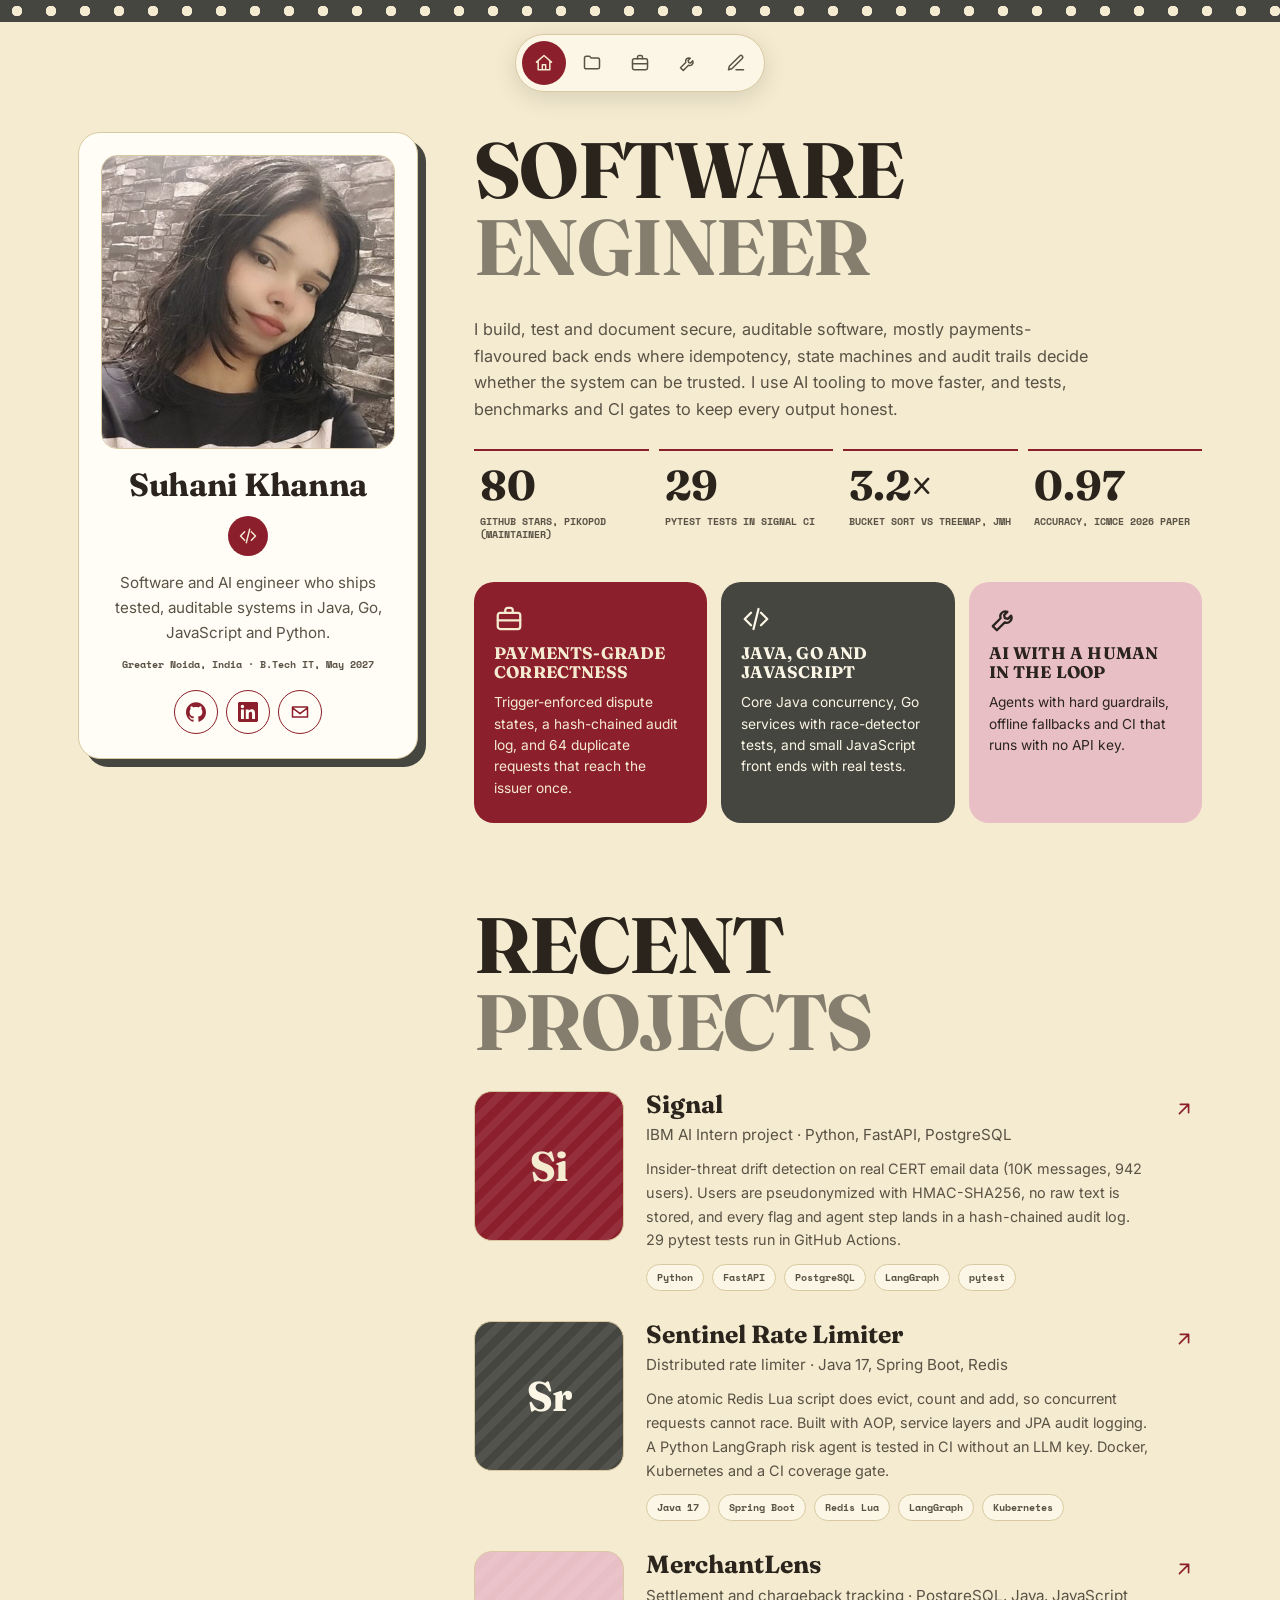
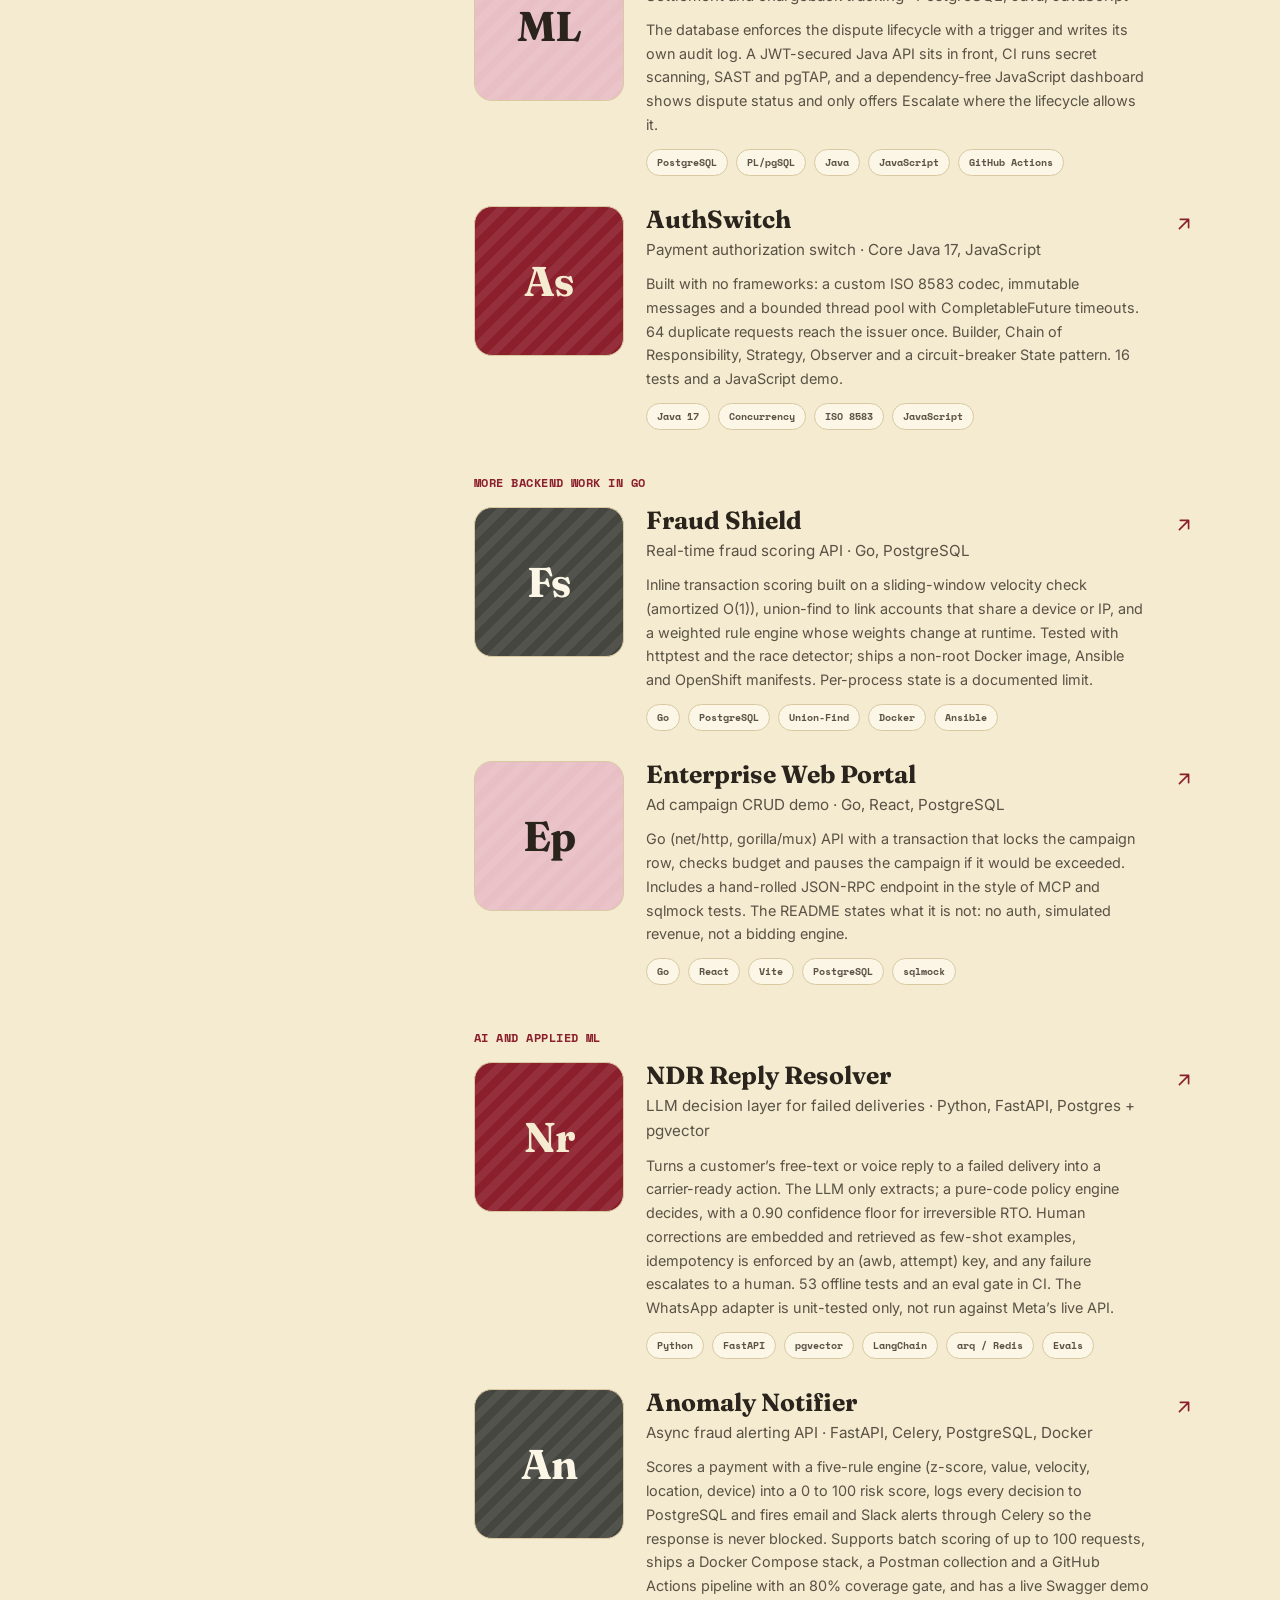
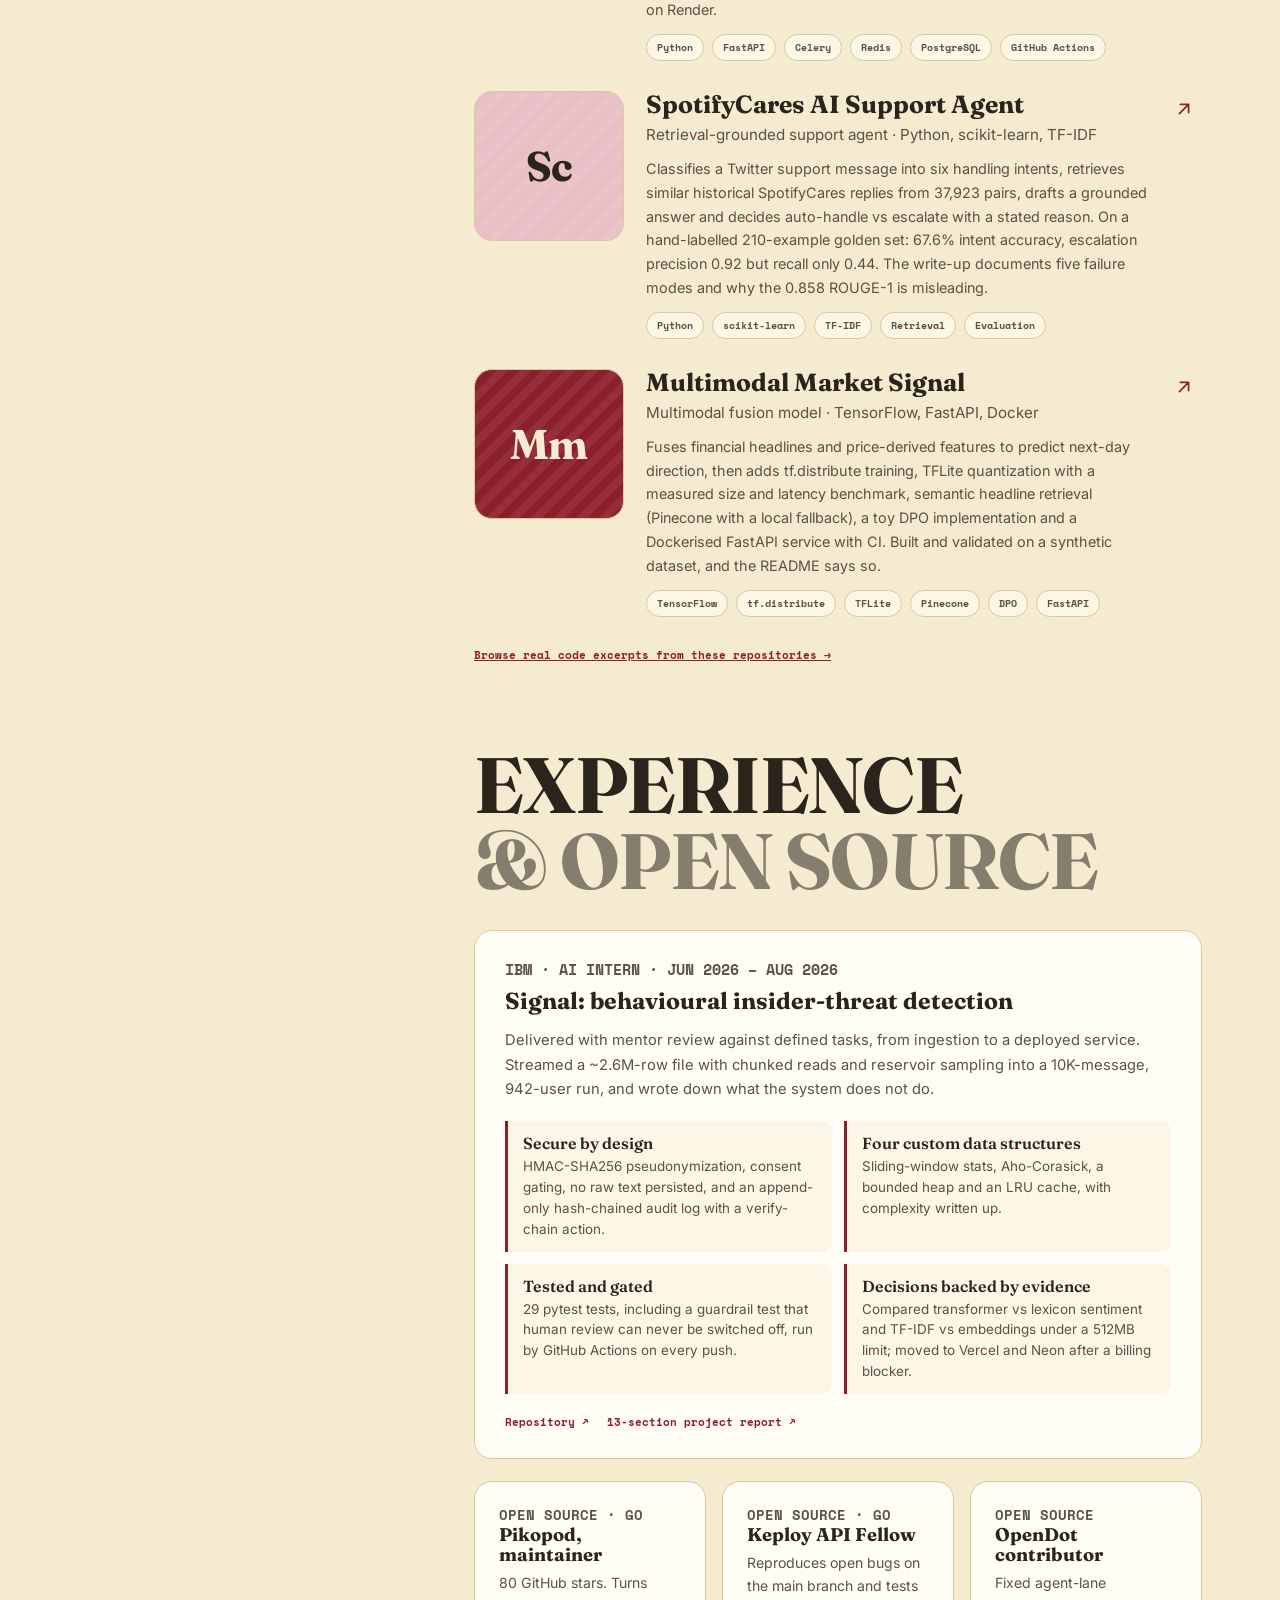
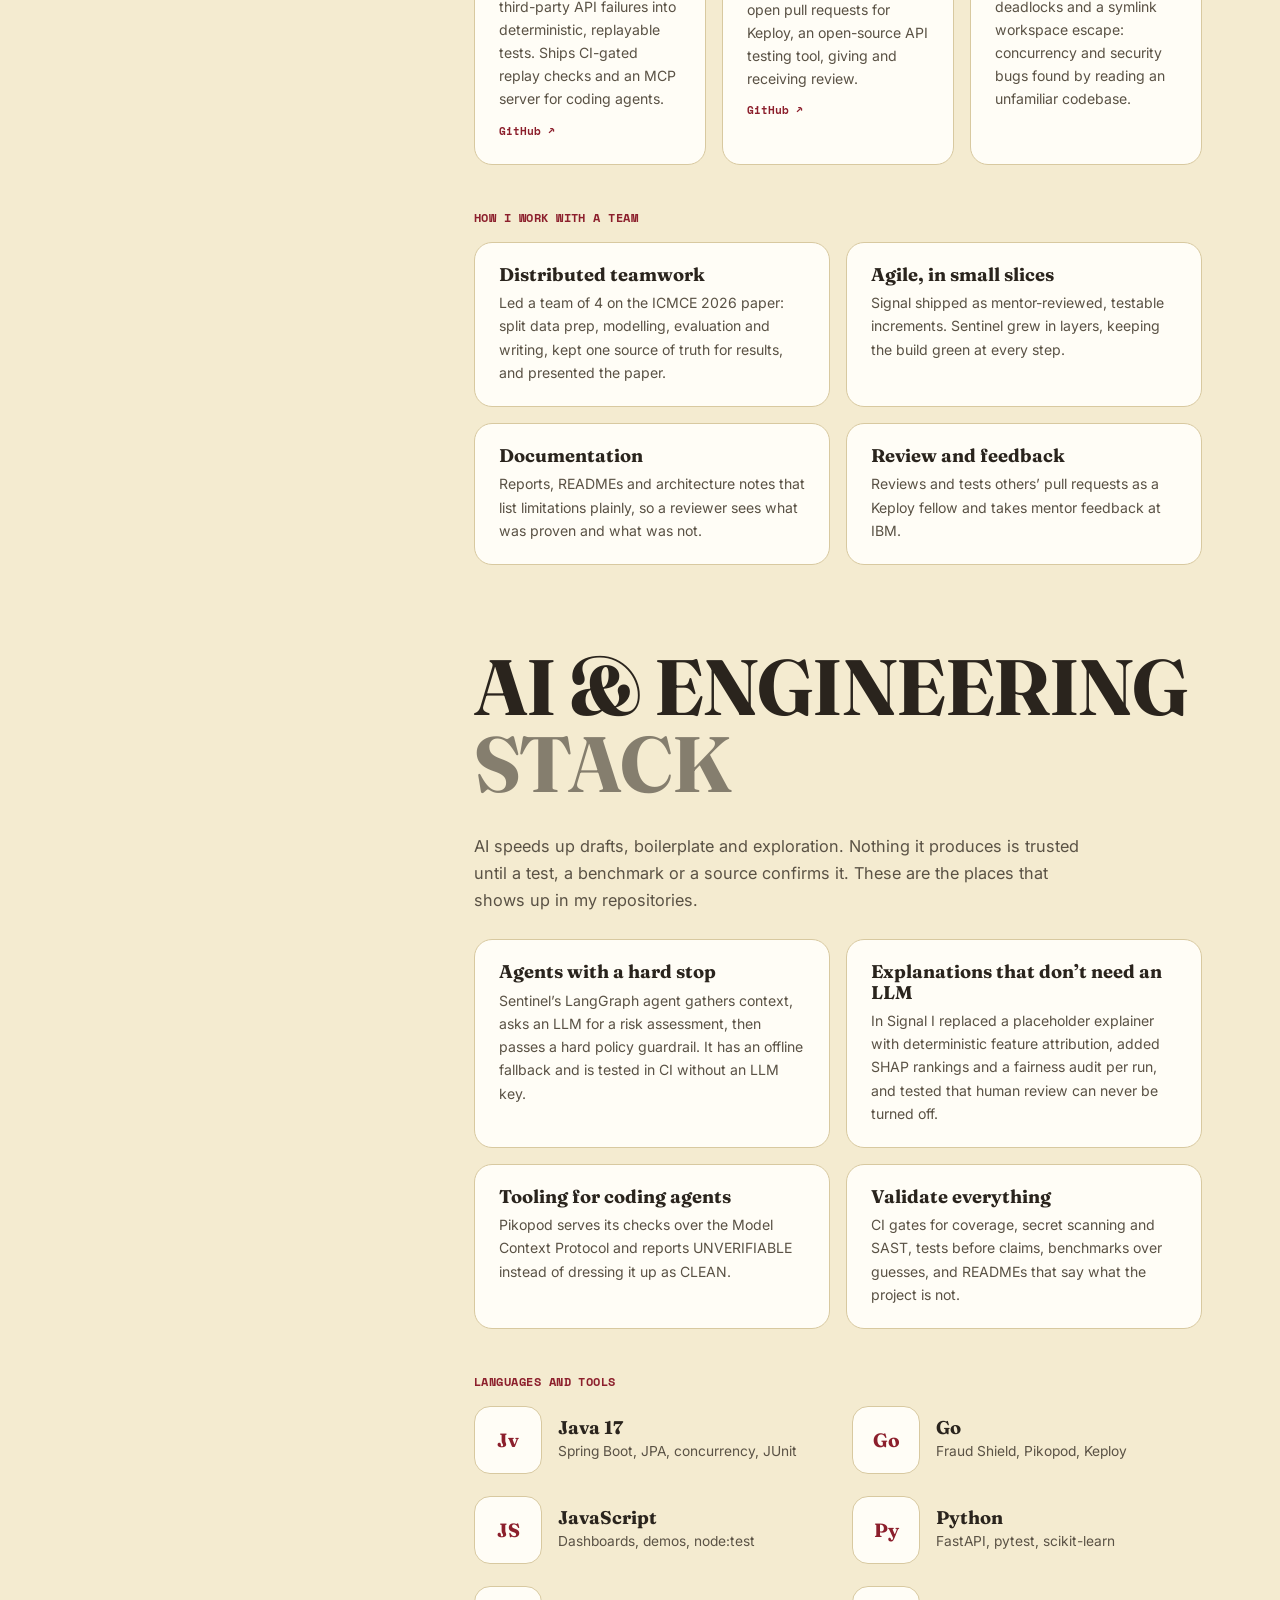
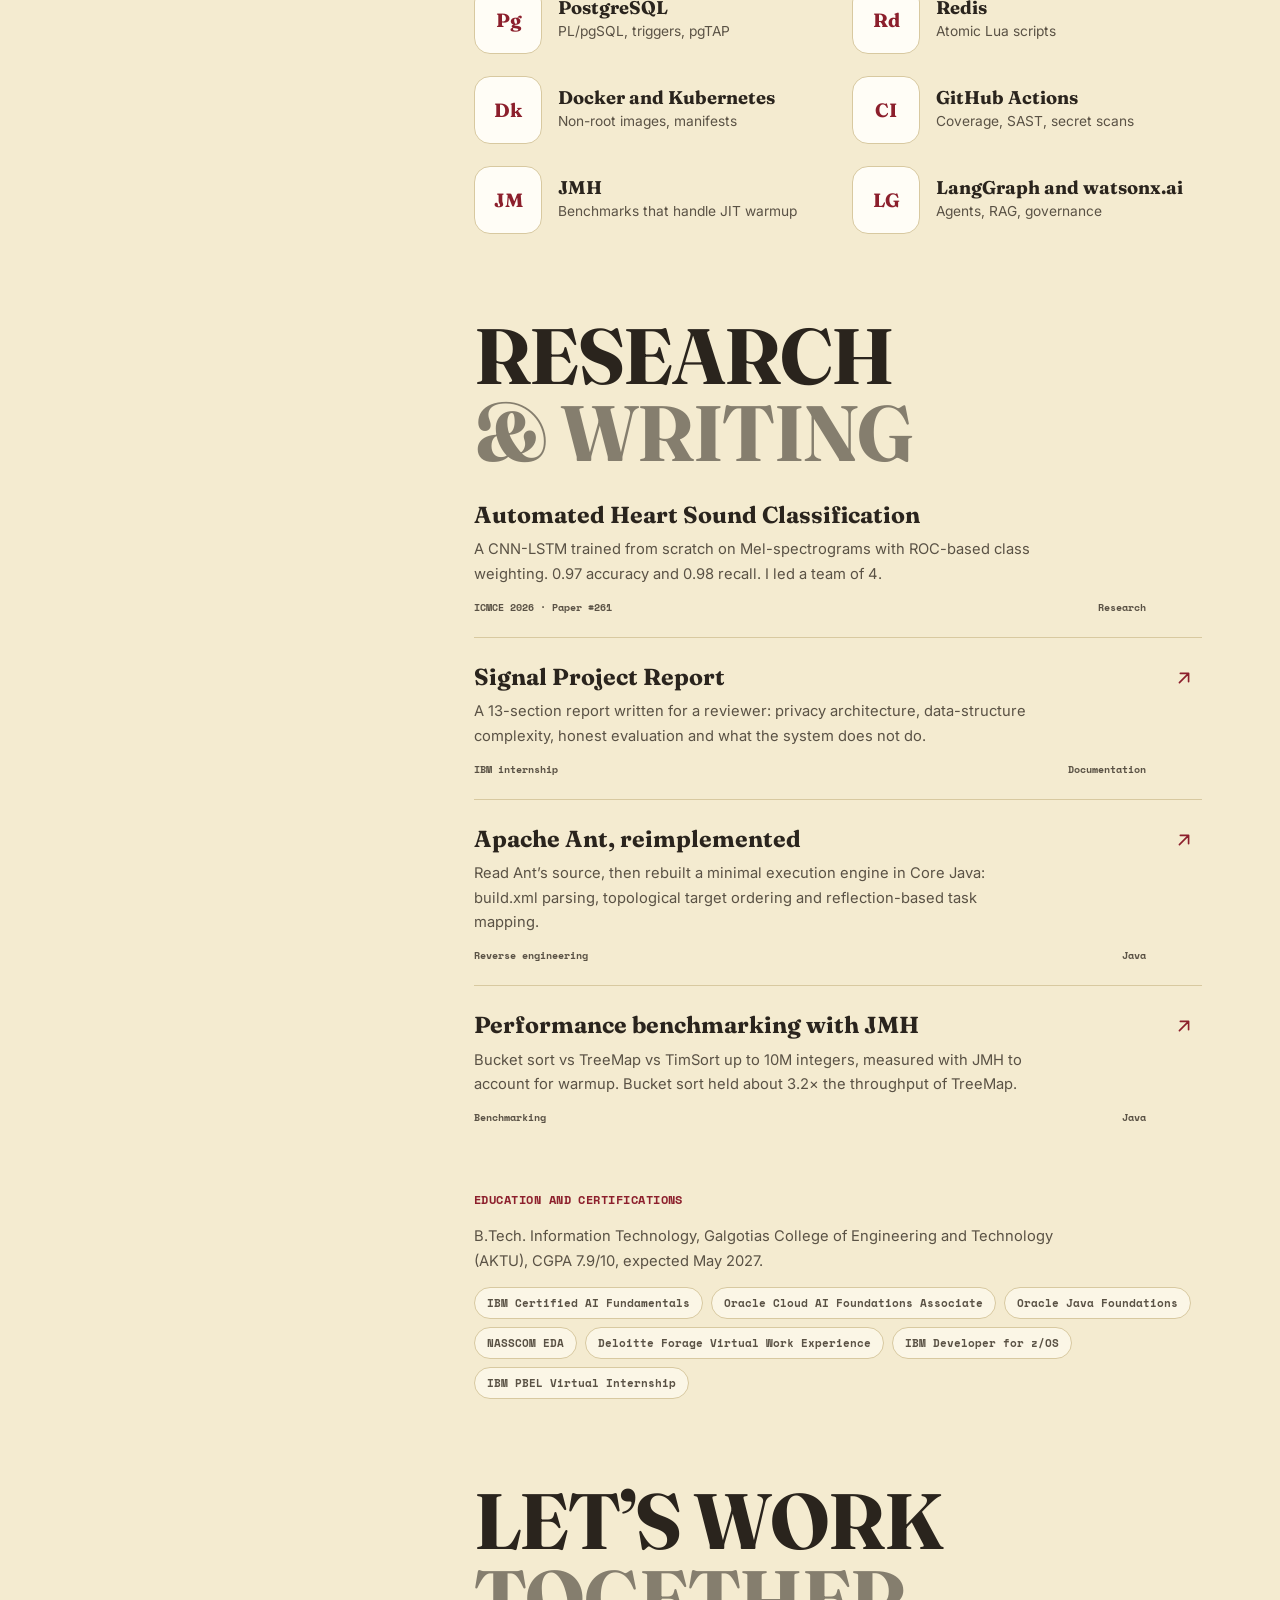
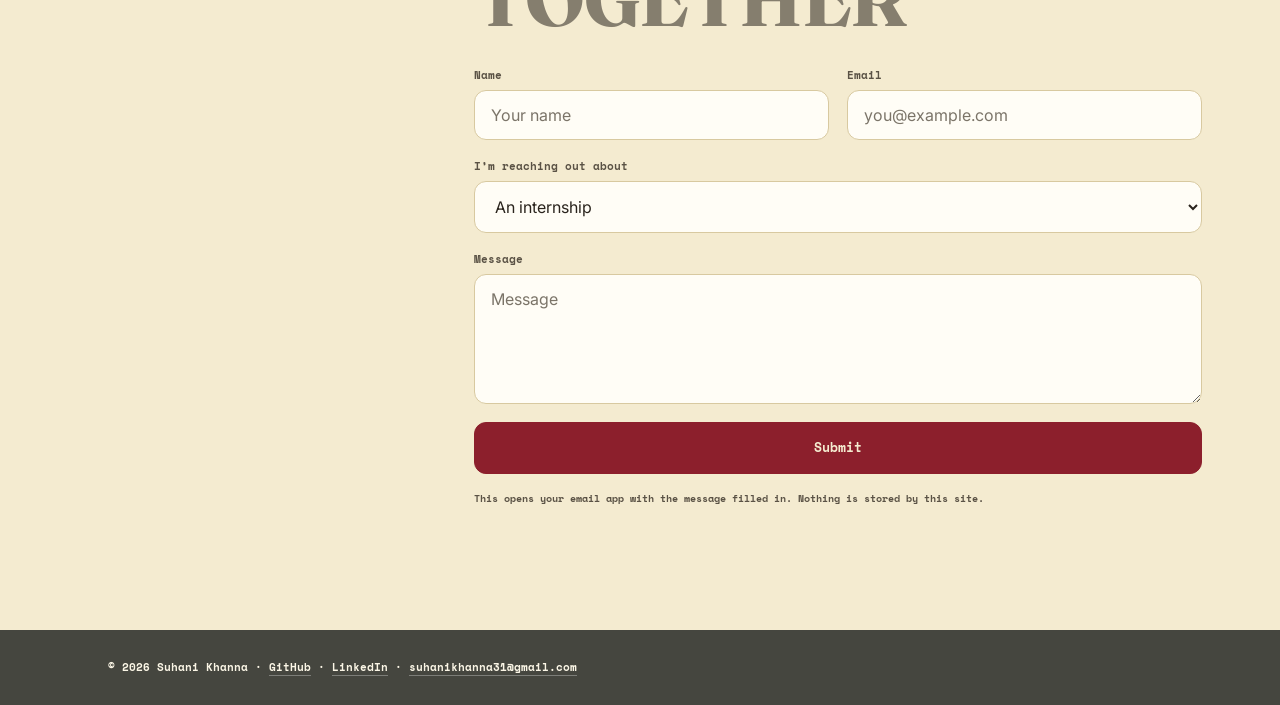
==== commit eabd7ee2: "Add files via upload" ====
--- a/index.html
+++ b/index.html
@@ -19,7 +19,7 @@
     <img class="photo" src="photo.jpg" alt="Portrait of Suhani Khanna" width="520" height="457">
     <h1 class="pname">Suhani Khanna</h1>
     <div class="badge" aria-hidden="true"><svg viewBox="0 0 24 24" width="20" height="20" fill="none" stroke="currentColor" stroke-width="1.8" stroke-linecap="round" stroke-linejoin="round" aria-hidden="true"><path d="M8 7l-5 5 5 5M16 7l5 5-5 5M14 4l-4 16"/></svg></div>
-    <p class="ptag">Software engineer who ships tested, auditable systems in Java, Go, JavaScript and Python.</p>
+    <p class="ptag">Software and AI engineer who ships tested, auditable systems in Java, Go, JavaScript and Python.</p>
     <p class="ploc">Greater Noida, India · B.Tech IT, May 2027</p>
     <div class="soc">
       <a href="https://github.com/suhanikhanna31/" aria-label="GitHub" title="GitHub"><svg viewBox="0 0 24 24" width="20" height="20" fill="currentColor" aria-hidden="true"><path d="M12 .297c-6.63 0-12 5.373-12 12 0 5.303 3.438 9.8 8.205 11.385.6.113.82-.258.82-.577 0-.285-.01-1.04-.015-2.04-3.338.724-4.042-1.61-4.042-1.61C4.422 18.07 3.633 17.7 3.633 17.7c-1.087-.744.084-.729.084-.729 1.205.084 1.838 1.236 1.838 1.236 1.07 1.835 2.809 1.305 3.495.998.108-.776.417-1.305.76-1.605-2.665-.3-5.466-1.332-5.466-5.93 0-1.31.465-2.38 1.235-3.22-.135-.303-.54-1.523.105-3.176 0 0 1.005-.322 3.3 1.23.96-.267 1.98-.399 3-.405 1.02.006 2.04.138 3 .405 2.28-1.552 3.285-1.23 3.285-1.23.645 1.653.24 2.873.12 3.176.765.84 1.23 1.91 1.23 3.22 0 4.61-2.805 5.625-5.475 5.92.42.36.81 1.096.81 2.22 0 1.606-.015 2.896-.015 3.286 0 .315.21.69.825.57C20.565 22.092 24 17.592 24 12.297c0-6.627-5.373-12-12-12"/></svg></a>
@@ -78,6 +78,28 @@
   <div class="thumb t3" aria-hidden="true"><b>Ep</b></div>
   <div class="pbody"><h3>Enterprise Web Portal</h3><p class="psub">Ad campaign CRUD demo · Go, React, PostgreSQL</p><p class="pdesc">Go (net/http, gorilla/mux) API with a transaction that locks the campaign row, checks budget and pauses the campaign if it would be exceeded. Includes a hand-rolled JSON-RPC endpoint in the style of MCP and sqlmock tests. The README states what it is not: no auth, simulated revenue, not a bidding engine.</p><div class="chips"><span class="chip">Go</span><span class="chip">React</span><span class="chip">Vite</span><span class="chip">PostgreSQL</span><span class="chip">sqlmock</span></div></div>
   <a class="go" href="https://github.com/suhanikhanna31/enterprise-web-portal" aria-label="Enterprise Web Portal on GitHub" title="GitHub"><svg viewBox="0 0 24 24" width="22" height="22" fill="none" stroke="currentColor" stroke-width="1.8" stroke-linecap="round" stroke-linejoin="round" aria-hidden="true"><path d="M7 17L17 7M8 7h9v9"/></svg></a>
+</article>
+</div>
+  <h3 class="sublabel">AI and applied ML</h3>
+  <div class="plist"><article class="prow">
+  <div class="thumb t1" aria-hidden="true"><b>Nr</b></div>
+  <div class="pbody"><h3>NDR Reply Resolver</h3><p class="psub">LLM decision layer for failed deliveries · Python, FastAPI, Postgres + pgvector</p><p class="pdesc">Turns a customer’s free-text or voice reply to a failed delivery into a carrier-ready action. The LLM only extracts; a pure-code policy engine decides, with a 0.90 confidence floor for irreversible RTO. Human corrections are embedded and retrieved as few-shot examples, idempotency is enforced by an (awb, attempt) key, and any failure escalates to a human. 53 offline tests and an eval gate in CI. The WhatsApp adapter is unit-tested only, not run against Meta’s live API.</p><div class="chips"><span class="chip">Python</span><span class="chip">FastAPI</span><span class="chip">pgvector</span><span class="chip">LangChain</span><span class="chip">arq / Redis</span><span class="chip">Evals</span></div></div>
+  <a class="go" href="https://github.com/suhanikhanna31/ndr-reply-resolver" aria-label="NDR Reply Resolver on GitHub" title="GitHub"><svg viewBox="0 0 24 24" width="22" height="22" fill="none" stroke="currentColor" stroke-width="1.8" stroke-linecap="round" stroke-linejoin="round" aria-hidden="true"><path d="M7 17L17 7M8 7h9v9"/></svg></a>
+</article>
+<article class="prow">
+  <div class="thumb t2" aria-hidden="true"><b>An</b></div>
+  <div class="pbody"><h3>Anomaly Notifier</h3><p class="psub">Async fraud alerting API · FastAPI, Celery, PostgreSQL, Docker</p><p class="pdesc">Scores a payment with a five-rule engine (z-score, value, velocity, location, device) into a 0 to 100 risk score, logs every decision to PostgreSQL and fires email and Slack alerts through Celery so the response is never blocked. Supports batch scoring of up to 100 requests, ships a Docker Compose stack, a Postman collection and a GitHub Actions pipeline with an 80% coverage gate, and has a live Swagger demo on Render.</p><div class="chips"><span class="chip">Python</span><span class="chip">FastAPI</span><span class="chip">Celery</span><span class="chip">Redis</span><span class="chip">PostgreSQL</span><span class="chip">GitHub Actions</span></div></div>
+  <a class="go" href="https://github.com/suhanikhanna31/transaction-anomaly-notifier" aria-label="Anomaly Notifier on GitHub" title="GitHub"><svg viewBox="0 0 24 24" width="22" height="22" fill="none" stroke="currentColor" stroke-width="1.8" stroke-linecap="round" stroke-linejoin="round" aria-hidden="true"><path d="M7 17L17 7M8 7h9v9"/></svg></a>
+</article>
+<article class="prow">
+  <div class="thumb t3" aria-hidden="true"><b>Sc</b></div>
+  <div class="pbody"><h3>SpotifyCares AI Support Agent</h3><p class="psub">Retrieval-grounded support agent · Python, scikit-learn, TF-IDF</p><p class="pdesc">Classifies a Twitter support message into six handling intents, retrieves similar historical SpotifyCares replies from 37,923 pairs, drafts a grounded answer and decides auto-handle vs escalate with a stated reason. On a hand-labelled 210-example golden set: 67.6% intent accuracy, escalation precision 0.92 but recall only 0.44. The write-up documents five failure modes and why the 0.858 ROUGE-1 is misleading.</p><div class="chips"><span class="chip">Python</span><span class="chip">scikit-learn</span><span class="chip">TF-IDF</span><span class="chip">Retrieval</span><span class="chip">Evaluation</span></div></div>
+  <a class="go" href="https://github.com/suhanikhanna31/spotifycares-ai-support-agent" aria-label="SpotifyCares AI Support Agent on GitHub" title="GitHub"><svg viewBox="0 0 24 24" width="22" height="22" fill="none" stroke="currentColor" stroke-width="1.8" stroke-linecap="round" stroke-linejoin="round" aria-hidden="true"><path d="M7 17L17 7M8 7h9v9"/></svg></a>
+</article>
+<article class="prow">
+  <div class="thumb t1" aria-hidden="true"><b>Mm</b></div>
+  <div class="pbody"><h3>Multimodal Market Signal</h3><p class="psub">Multimodal fusion model · TensorFlow, FastAPI, Docker</p><p class="pdesc">Fuses financial headlines and price-derived features to predict next-day direction, then adds tf.distribute training, TFLite quantization with a measured size and latency benchmark, semantic headline retrieval (Pinecone with a local fallback), a toy DPO implementation and a Dockerised FastAPI service with CI. Built and validated on a synthetic dataset, and the README says so.</p><div class="chips"><span class="chip">TensorFlow</span><span class="chip">tf.distribute</span><span class="chip">TFLite</span><span class="chip">Pinecone</span><span class="chip">DPO</span><span class="chip">FastAPI</span></div></div>
+  <a class="go" href="https://github.com/suhanikhanna31/multimodal-market-signal" aria-label="Multimodal Market Signal on GitHub" title="GitHub"><svg viewBox="0 0 24 24" width="22" height="22" fill="none" stroke="currentColor" stroke-width="1.8" stroke-linecap="round" stroke-linejoin="round" aria-hidden="true"><path d="M7 17L17 7M8 7h9v9"/></svg></a>
 </article>
 </div>
   <p class="more"><a href="code.html">Browse real code excerpts from these repositories →</a></p>
